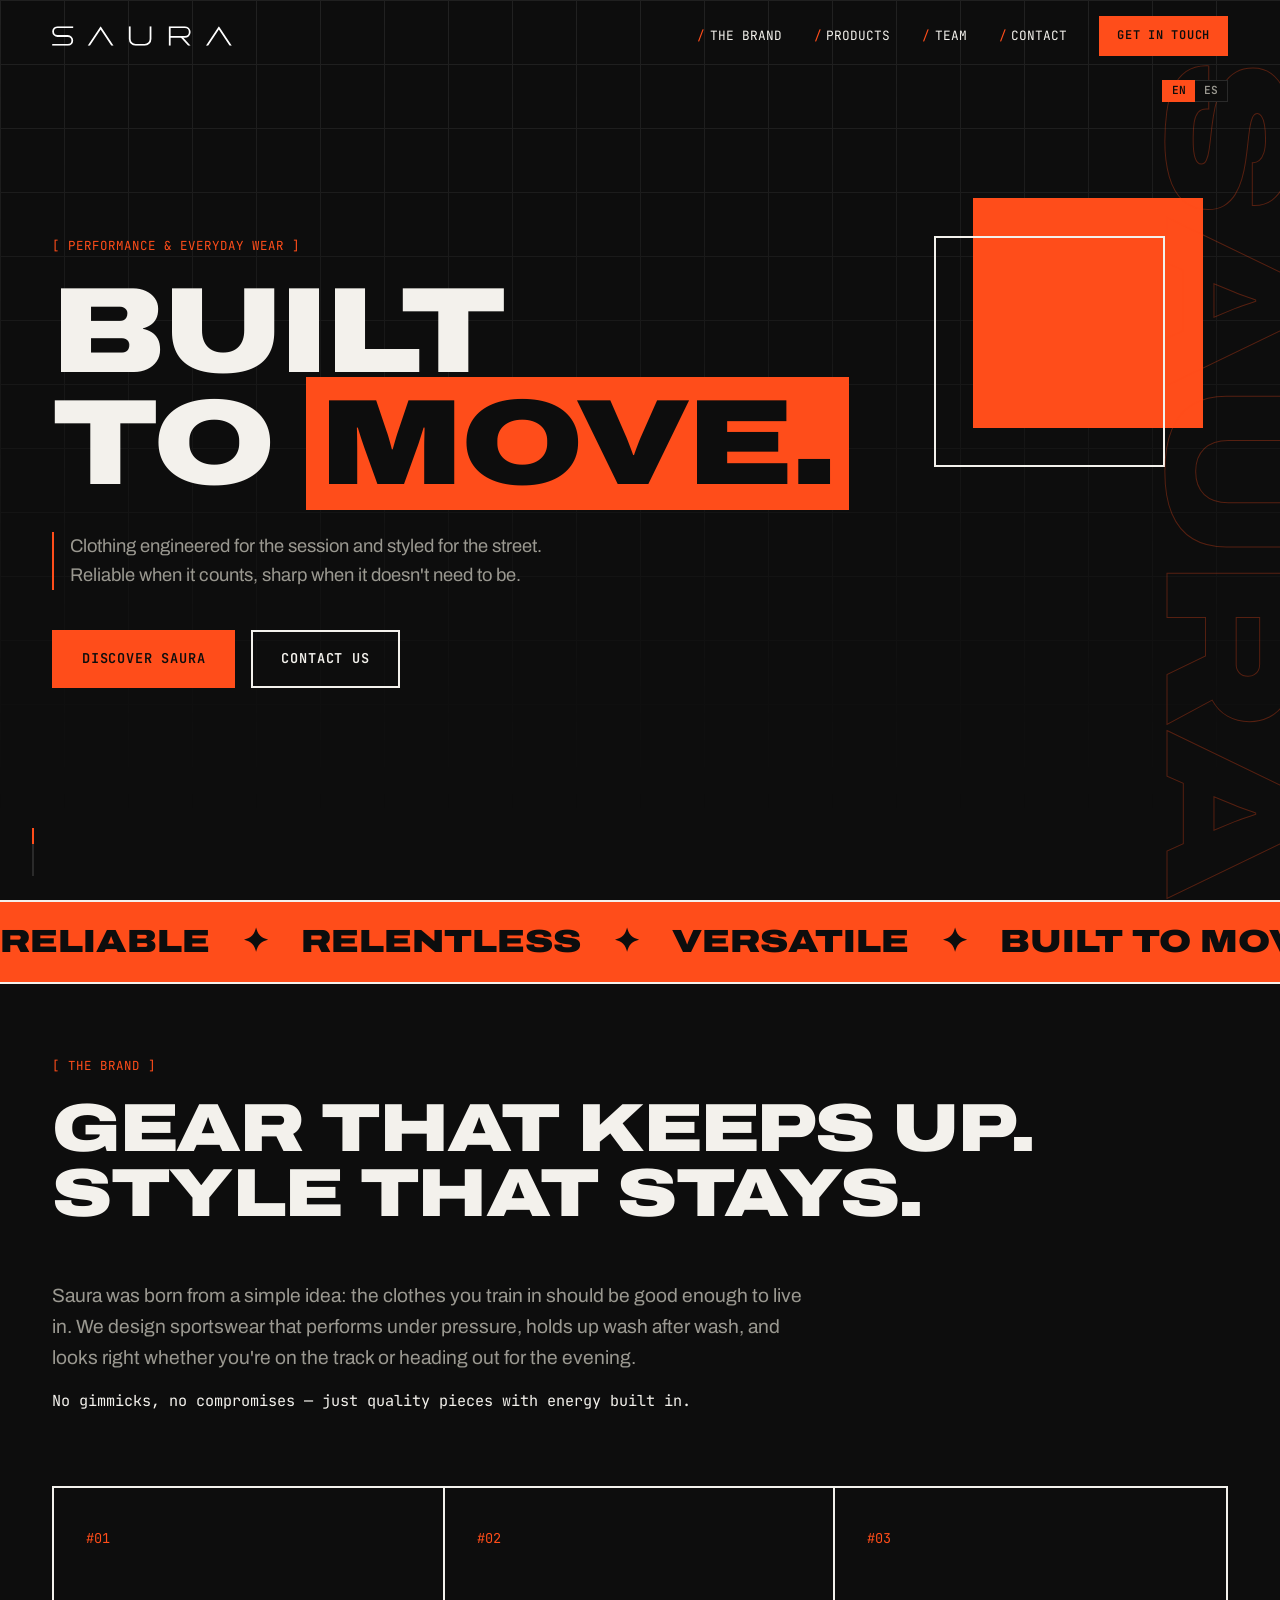
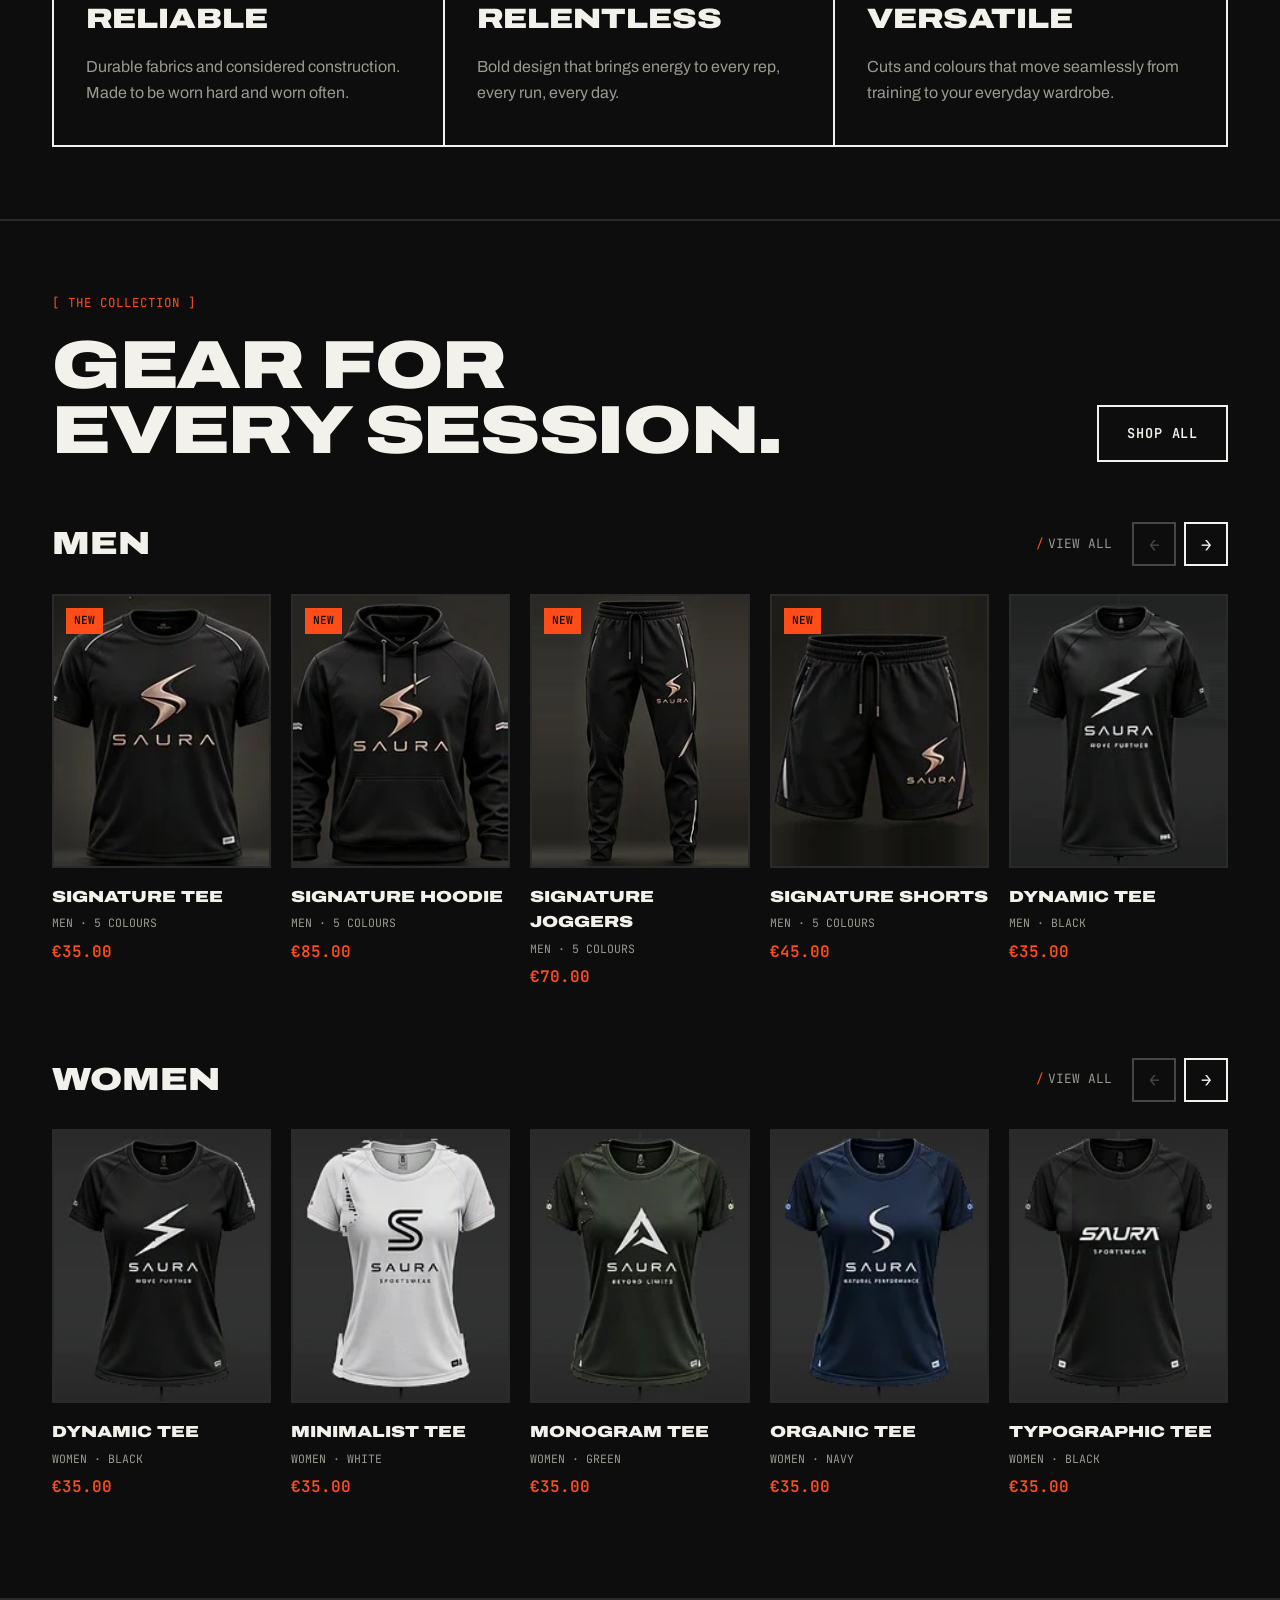
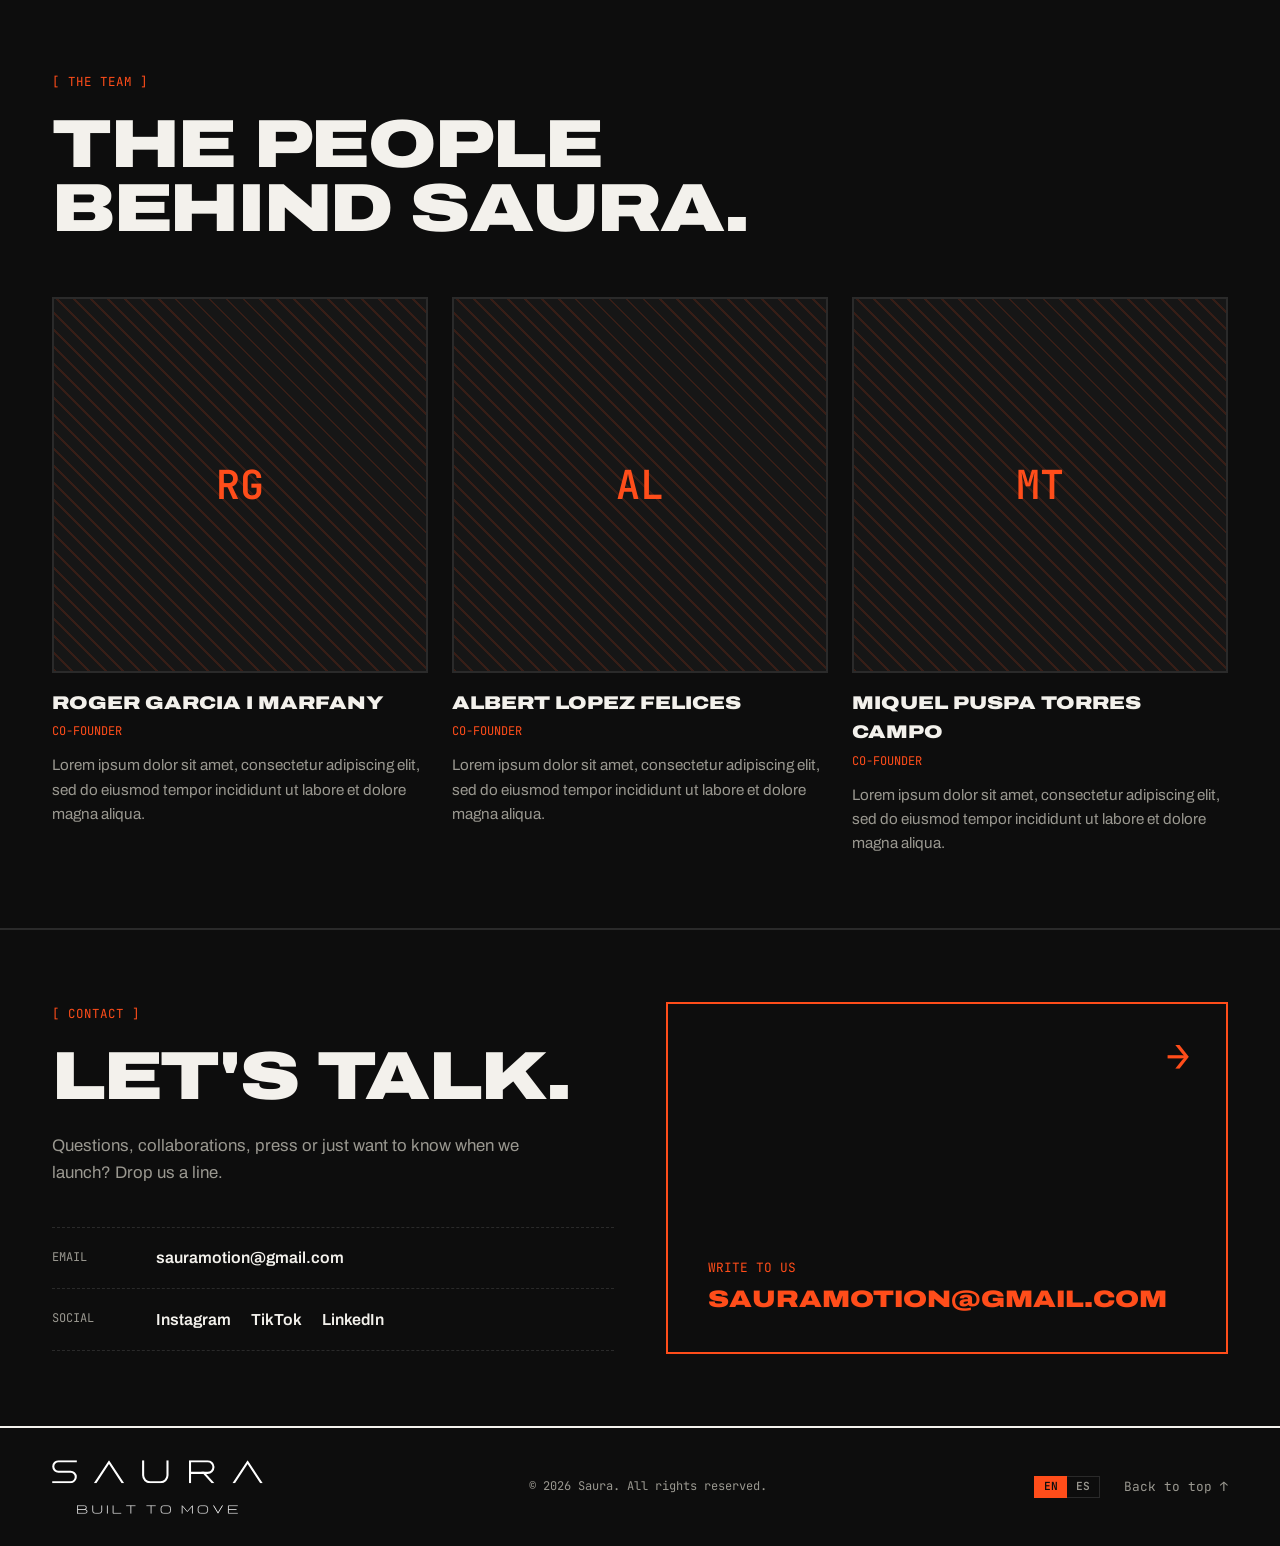
==== index.html @ b2b43647 "Language buttons over the hero, contact email sized to its card - Remove the separate language bar; " ====
<!DOCTYPE html>
<html lang="en">
<head>
  <meta charset="UTF-8">
  <meta name="viewport" content="width=device-width, initial-scale=1.0">
  <title data-i18n="meta.home.title">Saura — Built to Move</title>
  <meta name="description" content="Saura is performance clothing designed for training and everyday wear. Reliable gear with energy to spare." data-i18n-attr="content: meta.home.desc">

  <link rel="preconnect" href="https://fonts.googleapis.com">
  <link rel="preconnect" href="https://fonts.gstatic.com" crossorigin>
  <link href="https://fonts.googleapis.com/css2?family=Archivo:wdth,wght@62..125,400..900&family=JetBrains+Mono:wght@400;600&display=swap" rel="stylesheet">

  <link rel="stylesheet" href="css/styles.css">
</head>
<body>

  <!-- ========== TOP BAR (language) ========== -->
  <div class="topbar">
    <div class="container topbar-inner">
      <div class="lang-switch" role="group" aria-label="Language" data-i18n-attr="aria-label: lang.label">
        <button type="button" class="lang-btn" data-lang="en" lang="en" aria-label="English" aria-pressed="true">EN</button>
        <button type="button" class="lang-btn" data-lang="es" lang="es" aria-label="Español" aria-pressed="false">ES</button>
      </div>
    </div>
  </div>

  <!-- ========== HEADER / NAV ========== -->
  <header class="site-header" id="#top">
    <div class="container nav">
      <a href="#top" class="logo"><img src="assets/logo/saura-wordmark-white.svg" alt="Saura" width="180" height="20"></a>

      <button class="nav-toggle" aria-label="Open menu" aria-expanded="false" aria-controls="nav-menu">
        <span></span><span></span>
      </button>

      <nav class="nav-menu" id="nav-menu">
        <a href="#brand" data-i18n="nav.brand">The Brand</a>
        <a href="products.html" data-i18n="nav.products">Products</a>
        <a href="#team" data-i18n="nav.team">Team</a>
        <a href="#contact" data-i18n="nav.contact">Contact</a>
        <a href="#contact" class="btn btn-small" data-i18n="nav.cta">Get in touch</a>
      </nav>
    </div>
  </header>

  <main>

    <!-- ========== HERO ========== -->
    <section class="hero">
      <div class="hero-bg" aria-hidden="true">
        <span class="hero-stripe"></span>
        <span class="hero-stripe"></span>
        <span class="hero-word">SAURA</span>
      </div>

      <div class="container hero-content">
        <p class="eyebrow" data-i18n="hero.eyebrow">Performance &amp; Everyday Wear</p>
        <h1 class="hero-title" data-i18n="hero.title">Built<br>to <span class="accent">move.</span></h1>
        <p class="hero-lead" data-i18n="hero.lead">
          Clothing engineered for the session and styled for the street.
          Reliable when it counts, sharp when it doesn't need to be.
        </p>
        <div class="hero-actions">
          <a href="#brand" class="btn" data-i18n="hero.discover">Discover Saura</a>
          <a href="#contact" class="btn btn-ghost" data-i18n="hero.contact">Contact us</a>
        </div>
      </div>

      <a href="#brand" class="scroll-cue" aria-label="Scroll to brand section" data-i18n-attr="aria-label: hero.scroll">
        <span></span>
      </a>
    </section>

    <!-- ========== MARQUEE STRIP ========== -->
    <div class="marquee" aria-hidden="true">
      <div class="marquee-track">
        <span data-i18n="marquee.reliable">Reliable</span><span>✦</span>
        <span data-i18n="marquee.relentless">Relentless</span><span>✦</span>
        <span data-i18n="marquee.versatile">Versatile</span><span>✦</span>
        <span data-i18n="marquee.built">Built to move</span><span>✦</span>
        <span data-i18n="marquee.reliable">Reliable</span><span>✦</span>
        <span data-i18n="marquee.relentless">Relentless</span><span>✦</span>
        <span data-i18n="marquee.versatile">Versatile</span><span>✦</span>
        <span data-i18n="marquee.built">Built to move</span><span>✦</span>
      </div>
    </div>

    <!-- ========== BRAND ========== -->
    <section class="section brand" id="brand">
      <div class="container">
        <div class="section-head reveal">
          <p class="eyebrow" data-i18n="brand.eyebrow">The Brand</p>
          <h2 class="section-title" data-i18n="brand.title">Gear that keeps up.<br>Style that stays.</h2>
        </div>

        <div class="brand-intro reveal">
          <p data-i18n="brand.p1">
            Saura was born from a simple idea: the clothes you train in should be
            good enough to live in. We design sportswear that performs under pressure,
            holds up wash after wash, and looks right whether you're on the track or
            heading out for the evening.
          </p>
          <p data-i18n="brand.p2">
            No gimmicks, no compromises — just quality pieces with energy built in.
          </p>
        </div>

        <div class="pillars">
          <article class="pillar reveal">
            <span class="pillar-num">01</span>
            <h3 data-i18n="pillar.reliable.title">Reliable</h3>
            <p data-i18n="pillar.reliable.text">Durable fabrics and considered construction. Made to be worn hard and worn often.</p>
          </article>
          <article class="pillar reveal">
            <span class="pillar-num">02</span>
            <h3 data-i18n="pillar.relentless.title">Relentless</h3>
            <p data-i18n="pillar.relentless.text">Bold design that brings energy to every rep, every run, every day.</p>
          </article>
          <article class="pillar reveal">
            <span class="pillar-num">03</span>
            <h3 data-i18n="pillar.versatile.title">Versatile</h3>
            <p data-i18n="pillar.versatile.text">Cuts and colours that move seamlessly from training to your everyday wardrobe.</p>
          </article>
        </div>
      </div>
    </section>

    <!-- ========== PRODUCTS ========== -->
    <!-- Cards are filled in by js/products.js from the PRODUCTS list -->
    <section class="section products" id="products">
      <div class="container">
        <div class="section-head products-head reveal">
          <div>
            <p class="eyebrow" data-i18n="products.eyebrow">The Collection</p>
            <h2 class="section-title" data-i18n="products.title">Gear for<br>every session.</h2>
          </div>
          <a href="products.html" class="btn btn-ghost" data-i18n="products.shopAll">Shop all</a>
        </div>

        <div class="carousel" data-gender="men">
          <div class="carousel-head">
            <h3 class="carousel-title" data-i18n="carousel.men">Men</h3>
            <div class="carousel-controls">
              <a href="products.html?gender=men" class="carousel-link" data-i18n="carousel.viewAll">View all</a>
              <button class="carousel-btn" data-dir="-1" aria-label="Previous men's products" data-i18n-attr="aria-label: carousel.men.prev">←</button>
              <button class="carousel-btn" data-dir="1" aria-label="Next men's products" data-i18n-attr="aria-label: carousel.men.next">→</button>
            </div>
          </div>
          <div class="carousel-track" tabindex="0" aria-label="Men's products" data-i18n-attr="aria-label: carousel.men.track"></div>
        </div>

        <div class="carousel" data-gender="women">
          <div class="carousel-head">
            <h3 class="carousel-title" data-i18n="carousel.women">Women</h3>
            <div class="carousel-controls">
              <a href="products.html?gender=women" class="carousel-link" data-i18n="carousel.viewAll">View all</a>
              <button class="carousel-btn" data-dir="-1" aria-label="Previous women's products" data-i18n-attr="aria-label: carousel.women.prev">←</button>
              <button class="carousel-btn" data-dir="1" aria-label="Next women's products" data-i18n-attr="aria-label: carousel.women.next">→</button>
            </div>
          </div>
          <div class="carousel-track" tabindex="0" aria-label="Women's products" data-i18n-attr="aria-label: carousel.women.track"></div>
        </div>
      </div>
    </section>

    <!-- ========== TEAM ========== -->
    <section class="section team" id="team">
      <div class="container">
        <div class="section-head reveal">
          <p class="eyebrow" data-i18n="team.eyebrow">The Team</p>
          <h2 class="section-title" data-i18n="team.title">The people<br>behind Saura.</h2>
        </div>

        <!-- swap text for an <img>. -->
        <div class="team-grid">
          <article class="member reveal">
            <div class="member-avatar">RG</div>
            <h3>Roger Garcia i Marfany</h3>
            <p class="member-role" data-i18n="team.role.cofounder">Co-founder</p>
            <p class="member-bio">Lorem ipsum dolor sit amet, consectetur adipiscing elit, sed do eiusmod tempor incididunt ut labore et dolore magna aliqua. </p>
          </article>
          <article class="member reveal">
            <div class="member-avatar">AL</div>
            <h3>Albert Lopez Felices</h3>
            <p class="member-role" data-i18n="team.role.cofounder">Co-founder</p>
            <p class="member-bio">Lorem ipsum dolor sit amet, consectetur adipiscing elit, sed do eiusmod tempor incididunt ut labore et dolore magna aliqua. </p>
          </article>
          <article class="member reveal">
            <div class="member-avatar">MT</div>
            <h3>Miquel Puspa Torres Campo</h3>
            <p class="member-role" data-i18n="team.role.cofounder">Co-founder</p>
            <p class="member-bio">Lorem ipsum dolor sit amet, consectetur adipiscing elit, sed do eiusmod tempor incididunt ut labore et dolore magna aliqua. </p>
          </article>
        </div>
      </div>
    </section>

    <!-- ========== CONTACT ========== -->
    <section class="section contact" id="contact">
      <div class="container contact-grid">
        <div class="contact-info reveal">
          <p class="eyebrow" data-i18n="contact.eyebrow">Contact</p>
          <h2 class="section-title" data-i18n="contact.title">Let's talk.</h2>
          <p class="contact-lead" data-i18n="contact.lead">
            Questions, collaborations, press or just want to know when we launch?
            Drop us a line.
          </p>
          <ul class="contact-list">
            <li>
              <span class="contact-label" data-i18n="contact.email">Email</span>
              <a href="mailto:sauramotion@gmail.com">sauramotion@gmail.com</a>
            </li>
            <li>
              <span class="contact-label" data-i18n="contact.social">Social</span>
              <span class="socials">
                <a href="/">Instagram</a>
                <a href="/">TikTok</a>
                <a href="/">LinkedIn</a>
              </span>
            </li>
          </ul>
        </div>

        <a href="mailto:sauramotion@gmail.com" class="contact-cta reveal">
          <span class="contact-cta-label" data-i18n="contact.write">Write to us</span>
          <span class="contact-cta-email">sauramotion<wbr>@gmail.com</span>
          <span class="contact-cta-arrow" aria-hidden="true">→</span>
        </a>
      </div>
    </section>

  </main>

  <!-- ========== FOOTER ========== -->
  <footer class="site-footer">
    <div class="container footer-inner">
      <a href="#top" class="logo"><img src="assets/logo/saura-lockup-white.svg" alt="Saura — Built to Move" width="211" height="54"></a>
      <p>&copy; <span id="year"></span> <span data-i18n="footer.rights">Saura. All rights reserved.</span></p>
      <div class="footer-actions">
        <div class="lang-switch" role="group" aria-label="Language" data-i18n-attr="aria-label: lang.label">
          <button type="button" class="lang-btn" data-lang="en" lang="en" aria-label="English" aria-pressed="true">EN</button>
          <button type="button" class="lang-btn" data-lang="es" lang="es" aria-label="Español" aria-pressed="false">ES</button>
        </div>
        <a href="#top" class="back-top" data-i18n="footer.top">Back to top ↑</a>
      </div>
    </div>
  </footer>

  <script src="js/i18n.js"></script>
  <script src="js/products.js"></script>
  <script src="js/cart.js"></script>
  <script src="js/main.js"></script>
</body>
</html>
---- css/styles.css ----
/* ==========================================================================
   SAURA — Volt style in the Saura palette
   Brutalist street-sport: wide heavy type, mono labels, hard edges.
   ========================================================================== */

:root {
  /* Brand colours */
  --c-bg: #0d0d0d;          /* near-black base */
  --c-surface: #161616;     /* cards / raised areas */
  --c-line: #2a2a2a;        /* borders, dividers */
  --c-text: #f3f1ec;        /* warm off-white */
  --c-muted: #9a9890;       /* secondary text */
  --c-accent: #ff4d1a;      /* Saura orange — energy */
  --c-on-accent: #0d0d0d;   /* text on orange */

  /* Typography */
  --f-display: "Archivo", "Arial Black", sans-serif;
  --f-body: "Archivo", system-ui, sans-serif;
  --f-mono: "JetBrains Mono", ui-monospace, monospace;

  /* Layout */
  --container: 1240px;
  --gutter: clamp(1rem, 4vw, 2rem);
  --section-pad: 4.5rem;
  --topbar-h: 0px;          /* the language buttons sit over the hero, so they take no space */
  --header-h: 72px;

  --ease: cubic-bezier(0.22, 1, 0.36, 1);
}

/* ---------- Reset / base ---------- */
*,
*::before,
*::after { box-sizing: border-box; }

html {
  scroll-behavior: smooth;
  scroll-padding-top: calc(var(--topbar-h) + var(--header-h));
}

body {
  margin: 0;
  background: var(--c-bg);
  color: var(--c-text);
  font-family: var(--f-body);
  font-size: 1rem;
  line-height: 1.6;
  -webkit-font-smoothing: antialiased;
  overflow-x: hidden;
}

/* Clip anything that overhangs so phones don't lay the page out wider */
main { overflow-x: hidden; overflow-x: clip; }

img { max-width: 100%; display: block; }
a { color: inherit; text-decoration: none; }
h1, h2, h3 { margin: 0; font-weight: 400; }
p { margin: 0 0 1rem; }

.container {
  width: 100%;
  max-width: var(--container);
  margin: 0 auto;
  padding: 0 var(--gutter);
}

/* Wide, heavy display type */
.hero-title,
.page-title,
.section-title,
.pillar h3,
.member h3,
.carousel-title,
.product-name,
.marquee-track span,
.contact-cta-email {
  font-family: var(--f-display);
  font-weight: 900;
  font-stretch: 125%;
  text-transform: uppercase;
}

.accent {
  background: var(--c-accent);
  color: var(--c-on-accent);
  padding: 0 0.12em;
}

.eyebrow {
  font-family: var(--f-mono);
  font-size: 0.78rem;
  letter-spacing: 0.08em;
  text-transform: uppercase;
  color: var(--c-accent);
  margin-bottom: 1.25rem;
}
.eyebrow::before { content: "[ "; }
.eyebrow::after { content: " ]"; }

.visually-hidden {
  position: absolute;
  width: 1px; height: 1px;
  overflow: hidden;
  clip: rect(0 0 0 0);
  white-space: nowrap;
}

/* ---------- Buttons ---------- */
.btn {
  display: inline-block;
  padding: 1rem 1.75rem;
  background: var(--c-accent);
  color: var(--c-on-accent);
  font-family: var(--f-mono);
  font-weight: 600;
  font-size: 0.85rem;
  letter-spacing: 0.06em;
  text-transform: uppercase;
  border: 2px solid var(--c-accent);
  cursor: pointer;
  transition: transform 0.2s var(--ease), box-shadow 0.2s var(--ease);
}
.btn:hover { transform: translate(-4px, -4px); box-shadow: 4px 4px 0 var(--c-text); }

.btn-ghost {
  background: transparent;
  border-color: var(--c-text);
  color: var(--c-text);
}
.btn-ghost:hover { box-shadow: 4px 4px 0 var(--c-accent); }

.btn-small { padding: 0.55rem 1rem; font-size: 0.75rem; }
.btn-full { width: 100%; text-align: center; }
.btn:disabled { opacity: 0.4; cursor: not-allowed; transform: none; box-shadow: none; }

/* ---------- Top bar (language) ---------- */
/* Language buttons laid over the top-right of the hero, just below the navbar.
   They scroll away with the page; the footer has a second pair. */
.topbar {
  position: absolute;
  top: var(--header-h);
  left: 0;
  right: 0;
  z-index: 99;           /* below the header and its mobile menu */
  pointer-events: none;  /* only the buttons themselves are clickable */
}
.topbar-inner {
  display: flex;
  justify-content: flex-end;
  padding-top: 0.5rem;
}
.topbar .lang-switch { pointer-events: auto; }
.topbar .lang-btn { background: var(--c-bg); }

.lang-switch { display: flex; }
.lang-btn {
  padding: 0.15rem 0.55rem;
  background: transparent;
  color: var(--c-muted);
  border: 1px solid var(--c-line);
  font-family: var(--f-mono);
  font-size: 0.7rem;
  font-weight: 600;
  line-height: 1.4;
  cursor: pointer;
  transition: background 0.2s, color 0.2s, border-color 0.2s;
}
.lang-btn + .lang-btn { border-left: 0; }
.lang-btn:hover { color: var(--c-text); }
.lang-btn[aria-pressed="true"] { background: var(--c-accent); border-color: var(--c-accent); color: var(--c-on-accent); }
.lang-btn:focus-visible { outline: 2px solid var(--c-accent); outline-offset: 2px; }

/* ---------- Header / nav ---------- */
.site-header {
  position: fixed;
  inset: var(--topbar-h) 0 auto 0;
  z-index: 100;
  height: var(--header-h);
}
/* Background on a pseudo-element so the fixed mobile menu isn't trapped */
.site-header::before {
  content: "";
  position: absolute;
  inset: 0;
  background: var(--c-bg);
  border-bottom: 2px solid var(--c-accent);
  opacity: 0;
  transition: opacity 0.2s;
}
.site-header.scrolled::before { opacity: 1; }

.nav {
  position: relative;
  height: 100%;
  display: flex;
  align-items: center;
  justify-content: space-between;
}

.logo { display: block; line-height: 0; }
.logo img { height: 20px; width: auto; }
.site-footer .logo img { height: 54px; }

.nav-menu {
  display: flex;
  align-items: center;
  gap: 2rem;
}
.nav-menu a:not(.btn) {
  font-family: var(--f-mono);
  font-size: 0.8rem;
  text-transform: uppercase;
  transition: color 0.2s;
}
.nav-menu a:not(.btn):hover,
.nav-menu a[aria-current="page"] { color: var(--c-accent); }
.nav-menu a:not(.btn)::before { content: "/"; color: var(--c-accent); margin-right: 0.35em; }

.nav-toggle {
  display: none;
  width: 44px; height: 44px;
  background: var(--c-accent);
  border: 0;
  cursor: pointer;
  position: relative;
  z-index: 110;
}
.nav-toggle span {
  position: absolute;
  left: 11px; right: 11px;
  height: 3px;
  background: var(--c-on-accent);
  transition: transform 0.25s var(--ease), top 0.25s var(--ease);
}
.nav-toggle span:first-child { top: 16px; }
.nav-toggle span:last-child { top: 25px; }
.nav-toggle[aria-expanded="true"] span:first-child { top: 20px; transform: rotate(45deg); }
.nav-toggle[aria-expanded="true"] span:last-child { top: 20px; transform: rotate(-45deg); }

/* ---------- Cart button (added by js/cart.js, only shown when the cart has items) ---------- */
.nav-menu { margin-left: auto; }
.cart-btn {
  display: flex;
  align-items: center;
  gap: 0.5rem;
  height: 40px;
  margin-left: 1.5rem;
  padding: 0 0.75rem;
  background: transparent;
  color: var(--c-text);
  border: 2px solid var(--c-text);
  font-family: var(--f-mono);
  font-size: 0.75rem;
  font-weight: 600;
  text-transform: uppercase;
  cursor: pointer;
  transition: border-color 0.2s, color 0.2s;
}
.cart-btn[hidden] { display: none; }
.cart-btn:hover,
.cart-btn[aria-expanded="true"] { border-color: var(--c-accent); color: var(--c-accent); }
.cart-btn svg { width: 18px; height: 18px; fill: none; stroke: currentColor; stroke-width: 2; }
.cart-count {
  min-width: 20px;
  padding: 0.05rem 0.35rem;
  background: var(--c-accent);
  color: var(--c-on-accent);
  text-align: center;
}

/* ---------- Cart panel ---------- */
.cart-panel {
  position: fixed;
  z-index: 120;
  top: calc(var(--topbar-h) + var(--header-h));
  right: var(--gutter);
  width: min(380px, calc(100vw - 2 * var(--gutter)));
  max-height: calc(100vh - var(--topbar-h) - var(--header-h) - 1rem);
  overflow-y: auto;
  padding: 1.25rem;
  background: var(--c-bg);
  border: 2px solid var(--c-text);
  box-shadow: 6px 6px 0 var(--c-accent);
}
.cart-panel[hidden] { display: none; }
.cart-head { display: flex; align-items: center; justify-content: space-between; margin-bottom: 1rem; }
.cart-title { margin: 0; font-family: var(--f-mono); font-size: 0.85rem; font-weight: 600; text-transform: uppercase; }
.cart-title span { color: var(--c-accent); }
.cart-close,
.cart-remove {
  width: 32px; height: 32px;
  display: grid;
  place-items: center;
  background: transparent;
  color: var(--c-muted);
  border: 0;
  font-size: 1.4rem;
  line-height: 1;
  cursor: pointer;
}
.cart-close:hover,
.cart-remove:hover { color: var(--c-accent); }

.cart-items { list-style: none; margin: 0; padding: 0; }
.cart-item {
  display: grid;
  grid-template-columns: 56px 1fr auto;
  gap: 0.85rem;
  align-items: center;
  padding: 0.75rem 0;
  border-top: 1px dashed var(--c-line);
}
.cart-thumb { display: block; aspect-ratio: 4 / 5; background: var(--c-surface); overflow: hidden; }
.cart-thumb img { width: 100%; height: 100%; object-fit: cover; }
.cart-thumb svg { width: 100%; fill: none; stroke: var(--c-text); stroke-width: 3; }
.cart-item-name { font-weight: 600; font-size: 0.95rem; }
.cart-item-name:hover { color: var(--c-accent); }
.cart-item-meta { margin: 0.15rem 0 0; font-family: var(--f-mono); font-size: 0.72rem; text-transform: uppercase; color: var(--c-muted); }

.cart-foot { padding-top: 1rem; border-top: 2px solid var(--c-line); }
.cart-subtotal {
  display: flex;
  justify-content: space-between;
  margin-bottom: 1rem;
  font-family: var(--f-mono);
  font-size: 0.85rem;
  text-transform: uppercase;
}
.cart-subtotal strong { color: var(--c-accent); }

/* ---------- Hero ---------- */
.hero {
  position: relative;
  min-height: 100vh;
  min-height: 100svh;
  display: flex;
  align-items: center;
  overflow: hidden;
  padding: calc(var(--topbar-h) + var(--header-h) + 2rem) 0 5rem;
}

.hero-bg { position: absolute; inset: 0; pointer-events: none; }

/* Technical grid background, faded out towards the bottom */
.hero-bg::before,
.page-hero::before {
  content: "";
  position: absolute;
  inset: 0;
  background-image:
    linear-gradient(var(--c-line) 1px, transparent 1px),
    linear-gradient(90deg, var(--c-line) 1px, transparent 1px);
  background-size: 64px 64px;
  mask-image: linear-gradient(to bottom, rgba(0, 0, 0, 0.7), transparent 90%);
  -webkit-mask-image: linear-gradient(to bottom, rgba(0, 0, 0, 0.7), transparent 90%);
}

/* Two hard-edged blocks: one solid, one outlined */
.hero-stripe { position: absolute; }
.hero-stripe:nth-child(1) {
  right: 6%;
  top: 22%;
  width: 18vw;
  height: 18vw;
  background: var(--c-accent);
}
.hero-stripe:nth-child(2) {
  right: calc(6% + 3vw);
  top: calc(22% + 3vw);
  width: 18vw;
  height: 18vw;
  border: 2px solid var(--c-text);
}

/* Vertical word down the right edge */
.hero-word {
  position: absolute;
  right: -0.1em;
  bottom: 0;
  writing-mode: vertical-rl;
  font-family: var(--f-display);
  font-weight: 900;
  font-stretch: 125%;
  font-size: clamp(5rem, 14vw, 13rem);
  line-height: 0.8;
  color: transparent;
  -webkit-text-stroke: 1px rgba(255, 77, 26, 0.3);
  user-select: none;
}

.hero-content { position: relative; z-index: 1; }

.hero-title {
  font-size: clamp(3rem, 9.5vw, 8.5rem);
  line-height: 0.92;
  letter-spacing: -0.02em;
  margin-bottom: 2rem;
}
.hero-lead {
  max-width: 32rem;
  font-size: clamp(1.05rem, 1.5vw, 1.15rem);
  color: var(--c-muted);
  margin-bottom: 2.5rem;
  padding-left: 1rem;
  border-left: 2px solid var(--c-accent);
}

.hero-actions { display: flex; flex-wrap: wrap; gap: 1rem; }

.scroll-cue {
  position: absolute;
  left: var(--gutter);
  bottom: 1.5rem;
  width: 2px;
  height: 48px;
  background: var(--c-line);
  overflow: hidden;
}
.scroll-cue span {
  position: absolute;
  left: 0; top: 0;
  width: 2px; height: 16px;
  background: var(--c-accent);
  animation: scroll-cue 1.6s infinite;
}
@keyframes scroll-cue {
  from { transform: translateY(-16px); }
  to { transform: translateY(48px); }
}

/* ---------- Marquee ---------- */
.marquee {
  background: var(--c-accent);
  color: var(--c-on-accent);
  overflow: hidden;
  padding: 0.9rem 0;
  border-top: 2px solid var(--c-text);
  border-bottom: 2px solid var(--c-text);
}
.marquee-track {
  display: flex;
  gap: 2rem;
  width: max-content;
  animation: marquee 22s linear infinite;
}
.marquee-track span {
  font-size: clamp(1.25rem, 2.6vw, 2rem);
  white-space: nowrap;
}
@keyframes marquee {
  to { transform: translateX(-50%); }
}

/* ---------- Sections ---------- */
.section { padding: var(--section-pad) 0; }

.section-head { margin-bottom: 3.5rem; }

.section-title {
  font-size: clamp(2.2rem, 5.5vw, 4.25rem);
  line-height: 0.95;
  letter-spacing: -0.02em;
}

/* ---------- Brand ---------- */
.brand-intro {
  max-width: 48rem;
  font-size: clamp(1.05rem, 1.5vw, 1.2rem);
  color: var(--c-muted);
  margin-bottom: 4.5rem;
}
.brand-intro p:last-child {
  color: var(--c-text);
  font-family: var(--f-mono);
  font-size: 0.95rem;
}

/* Pillars as one bordered table */
.pillars {
  display: grid;
  grid-template-columns: repeat(3, 1fr);
  border: 2px solid var(--c-text);
}
.pillar {
  padding: 2.5rem 2rem;
  border-right: 2px solid var(--c-text);
  transition: background 0.25s, color 0.25s;
}
.pillar:last-child { border-right: 0; }
.pillar:hover { background: var(--c-accent); color: var(--c-on-accent); }
.pillar:hover p,
.pillar:hover .pillar-num { color: var(--c-on-accent); }

.pillar-num {
  display: block;
  font-family: var(--f-mono);
  font-size: 0.85rem;
  color: var(--c-accent);
  margin-bottom: 3rem;
}
.pillar-num::before { content: "#"; }
.pillar h3 { font-size: 1.75rem; margin-bottom: 0.75rem; }
.pillar p { color: var(--c-muted); margin: 0; transition: color 0.25s; }

/* ---------- Products (front page) ---------- */
.products { border-top: 2px solid var(--c-line); }

.products-head {
  display: flex;
  flex-wrap: wrap;
  align-items: flex-end;
  justify-content: space-between;
  gap: 1.5rem;
}

.carousel + .carousel { margin-top: 4rem; }

.carousel-head {
  display: flex;
  flex-wrap: wrap;
  align-items: center;
  justify-content: space-between;
  gap: 0.75rem 1rem;
  margin-bottom: 1.5rem;
}
.carousel-title { font-size: clamp(1.4rem, 2.6vw, 2rem); }
.carousel-controls { display: flex; align-items: center; gap: 0.5rem; }
.carousel-link {
  margin-right: 0.75rem;
  font-family: var(--f-mono);
  font-size: 0.8rem;
  text-transform: uppercase;
  color: var(--c-muted);
  transition: color 0.2s;
}
.carousel-link::before { content: "/"; color: var(--c-accent); margin-right: 0.35em; }
.carousel-link:hover { color: var(--c-accent); }
.carousel-btn {
  width: 44px; height: 44px;
  display: grid;
  place-items: center;
  background: transparent;
  color: var(--c-text);
  border: 2px solid var(--c-text);
  font-family: var(--f-mono);
  font-size: 1.1rem;
  cursor: pointer;
  transition: background 0.2s, border-color 0.2s, color 0.2s, opacity 0.2s;
}
.carousel-btn:hover:not(:disabled) { background: var(--c-accent); border-color: var(--c-accent); color: var(--c-on-accent); }
.carousel-btn:disabled { opacity: 0.25; cursor: default; }

/* Native horizontal scrolling with snap points: swipeable on touch, buttons on desktop */
.carousel-track {
  --per-view: 5;
  --gap: 1.25rem;
  display: grid;
  grid-auto-flow: column;
  grid-auto-columns: calc((100% - (var(--per-view) - 1) * var(--gap)) / var(--per-view));
  gap: var(--gap);
  overflow-x: auto;
  scroll-snap-type: x mandatory;
  overscroll-behavior-x: contain;
  scrollbar-width: none;
}
.carousel-track::-webkit-scrollbar { display: none; }
.carousel-track:focus-visible { outline: 2px solid var(--c-accent); outline-offset: 4px; }
.carousel-track > * { scroll-snap-align: start; }

/* ---------- Product card ---------- */
.product-card { display: flex; flex-direction: column; }
.product-card:focus-visible { outline: 2px solid var(--c-accent); outline-offset: 4px; }

.product-media {
  position: relative;
  aspect-ratio: 4 / 5;
  margin-bottom: 1rem;
  background:
    repeating-linear-gradient(45deg, rgba(255, 77, 26, 0.1) 0 2px, transparent 2px 12px),
    var(--c-surface);
  border: 2px solid var(--c-line);
  overflow: hidden;
  transition: border-color 0.2s;
}

/* Main image and hover image are stacked; hovering the card crossfades between them */
.media-layer {
  position: absolute;
  inset: 0;
  display: grid;
  place-items: center;
  transition: opacity 0.35s var(--ease);
}
.media-alt { opacity: 0; }
@media (hover: hover) {
  .product-card:hover .media-alt { opacity: 1; }
  .product-card:hover .product-media:has(.media-alt) .media-main { opacity: 0; }
}
.media-alt-mark {
  position: absolute;
  right: 0.75rem;
  bottom: 0.5rem;
  font-family: var(--f-display);
  font-weight: 900;
  font-stretch: 125%;
  font-size: 2.5rem;
  line-height: 1;
  color: var(--c-accent);
}

.product-media svg {
  width: 58%;
  fill: none;
  stroke: var(--c-text);
  stroke-width: 2;
  stroke-linejoin: round;
  stroke-linecap: round;
}
.product-media img { width: 100%; height: 100%; object-fit: cover; }
.product-media svg,
.product-media img { transition: transform 0.4s var(--ease); }
.product-card:hover .product-media { border-color: var(--c-accent); }
.product-card:hover .product-media svg,
.product-card:hover .product-media img { transform: scale(1.05); }

.product-tag {
  position: absolute;
  z-index: 1;
  top: 0.75rem;
  left: 0.75rem;
  padding: 0.25rem 0.5rem;
  background: var(--c-accent);
  color: var(--c-on-accent);
  font-family: var(--f-mono);
  font-size: 0.7rem;
  font-weight: 600;
  text-transform: uppercase;
}
.product-name { font-size: 1rem; margin-bottom: 0.3rem; }
.product-meta {
  font-family: var(--f-mono);
  font-size: 0.72rem;
  text-transform: uppercase;
  color: var(--c-muted);
  margin-bottom: 0.4rem;
}
.product-price { font-family: var(--f-mono); font-weight: 600; color: var(--c-accent); margin: 0; }

/* ---------- Products page ---------- */
.page-hero {
  position: relative;
  isolation: isolate;
  overflow: hidden;
  padding: calc(var(--topbar-h) + var(--header-h) + clamp(3rem, 8vw, 5rem)) 0 clamp(2.5rem, 5vw, 4rem);
  border-bottom: 2px solid var(--c-line);
}
.page-hero::before { z-index: -1; }
.page-hero::after {
  content: "";
  position: absolute;
  z-index: -1;
  right: 6%;
  top: calc(var(--topbar-h) + var(--header-h) + 3.5rem);   /* clears the language buttons */
  width: 12vw;
  height: 12vw;
  background: var(--c-accent);
  box-shadow: 1.5vw 1.5vw 0 -2px var(--c-bg), 1.5vw 1.5vw 0 0 var(--c-text);
}
.page-hero .container { position: relative; }
.page-title {
  font-size: clamp(1.75rem, 8vw, 6.5rem);
  line-height: 0.92;
  letter-spacing: -0.02em;
  margin-bottom: 1.5rem;
  max-width: 75%;   /* keeps the title clear of the orange square */
}
.page-lead {
  max-width: 32rem;
  margin: 0;
  padding-left: 1rem;
  border-left: 2px solid var(--c-accent);
  color: var(--c-muted);
  font-size: clamp(1.05rem, 1.5vw, 1.15rem);
}

.catalogue { padding: 2.5rem 0 var(--section-pad); }

.catalogue-bar {
  display: flex;
  flex-wrap: wrap;
  align-items: center;
  justify-content: space-between;
  gap: 1rem;
  margin-bottom: 2.5rem;
}
.filter-group { display: flex; }
.filter-btn {
  padding: 0.6rem 1.2rem;
  background: transparent;
  color: var(--c-text);
  border: 2px solid var(--c-text);
  font-family: var(--f-mono);
  font-size: 0.8rem;
  font-weight: 600;
  text-transform: uppercase;
  cursor: pointer;
  transition: background 0.2s, color 0.2s;
}
.filter-btn + .filter-btn { border-left: 0; }
.filter-btn:hover { background: var(--c-surface); }
.filter-btn[aria-pressed="true"] { background: var(--c-accent); color: var(--c-on-accent); }

.catalogue-tools { display: flex; align-items: center; gap: 1.25rem; }
.filter-select {
  min-width: 0;
  max-width: 100%;
  padding: 0.6rem 2.25rem 0.6rem 1rem;
  background: var(--c-bg) url("data:image/svg+xml,%3Csvg xmlns='http://www.w3.org/2000/svg' viewBox='0 0 10 6'%3E%3Cpath d='M1 1l4 4 4-4' fill='none' stroke='%23ff4d1a' stroke-width='1.5'/%3E%3C/svg%3E") no-repeat right 0.9rem center / 10px;
  color: var(--c-text);
  border: 2px solid var(--c-line);
  border-radius: 0;
  font-family: var(--f-mono);
  font-size: 0.8rem;
  text-transform: uppercase;
  appearance: none;
  cursor: pointer;
}
.filter-select:focus-visible { outline: none; border-color: var(--c-accent); }
.catalogue-count {
  margin: 0;
  font-family: var(--f-mono);
  font-size: 0.75rem;
  text-transform: uppercase;
  color: var(--c-muted);
  white-space: nowrap;
}

.product-grid {
  display: grid;
  grid-template-columns: repeat(5, 1fr);
  gap: 2rem 1rem;
}
.catalogue-empty {
  grid-column: 1 / -1;
  padding: 3rem 0;
  text-align: center;
  font-family: var(--f-mono);
  color: var(--c-muted);
}

/* ---------- Product page ---------- */
.product-page { padding: calc(var(--topbar-h) + var(--header-h) + 2rem) 0 var(--section-pad); }

.breadcrumb {
  display: flex;
  flex-wrap: wrap;
  gap: 0.5rem;
  margin-bottom: 2rem;
  font-family: var(--f-mono);
  font-size: 0.75rem;
  text-transform: uppercase;
  color: var(--c-muted);
}
.breadcrumb a { transition: color 0.2s; }
.breadcrumb a:hover { color: var(--c-accent); }
.breadcrumb [aria-current] { color: var(--c-text); }

.pd-layout {
  display: grid;
  grid-template-columns: minmax(0, 420px) minmax(0, 1fr);   /* photo column capped at 420px */
  gap: clamp(2rem, 5vw, 4rem);
  align-items: start;
}

.pd-photo {
  aspect-ratio: 4 / 5;
  display: grid;
  place-items: center;
  background:
    repeating-linear-gradient(45deg, rgba(255, 77, 26, 0.1) 0 2px, transparent 2px 12px),
    var(--c-surface);
  border: 2px solid var(--c-line);
  overflow: hidden;
}
.pd-photo img { width: 100%; height: 100%; object-fit: cover; }
.pd-photo svg { width: 58%; fill: none; stroke: var(--c-text); stroke-width: 2; }

/* Details stay in view while the photo scrolls on large screens */
.pd-details { position: sticky; top: calc(var(--topbar-h) + var(--header-h) + 1.5rem); }

.pd-title {
  font-family: var(--f-display);
  font-weight: 900;
  font-stretch: 125%;
  font-size: clamp(1.9rem, 4vw, 3.25rem);
  line-height: 0.95;
  letter-spacing: -0.02em;
  text-transform: uppercase;
  margin-bottom: 0.75rem;
}
.pd-tagline {
  font-family: var(--f-mono);
  font-size: 0.85rem;
  letter-spacing: 0.08em;
  text-transform: uppercase;
  color: var(--c-muted);
}
.pd-tagline::before { content: "— "; color: var(--c-accent); }
.pd-price {
  margin: 1.5rem 0 2rem;
  font-family: var(--f-mono);
  font-size: 1.6rem;
  font-weight: 600;
  color: var(--c-accent);
}

.pd-colours { margin-bottom: 2rem; }
.pd-label {
  margin-bottom: 0.75rem;
  font-family: var(--f-mono);
  font-size: 0.8rem;
  text-transform: uppercase;
  color: var(--c-muted);
}
.pd-label strong { color: var(--c-text); font-weight: 600; }
.swatches { display: flex; flex-wrap: wrap; gap: 0.75rem; }
.swatch {
  width: 40px; height: 40px;
  padding: 0;
  background: var(--swatch);
  border: 2px solid var(--c-line);
  cursor: pointer;
  transition: outline-color 0.2s;
  outline: 2px solid transparent;
  outline-offset: 3px;
}
.swatch:hover { outline-color: var(--c-muted); }
.swatch[aria-checked="true"] { outline-color: var(--c-accent); }
.swatch:focus-visible { outline-color: var(--c-text); }

.pd-actions { display: flex; flex-wrap: wrap; gap: 1rem; }
.pd-actions .btn { flex: 1 1 180px; text-align: center; }
.pd-note {
  min-height: 1.5em;
  margin: 1rem 0 2rem;
  font-family: var(--f-mono);
  font-size: 0.8rem;
  color: var(--c-accent);
}

.pd-description { padding-top: 1.5rem; border-top: 2px solid var(--c-line); }
.pd-subhead {
  margin-bottom: 0.75rem;
  font-family: var(--f-mono);
  font-size: 0.8rem;
  text-transform: uppercase;
  color: var(--c-accent);
}
.pd-description p { color: var(--c-muted); margin: 0; }

.pd-related {
  margin-top: var(--section-pad);
  padding-top: 3rem;
  border-top: 2px solid var(--c-line);
}

.pd-missing { padding: 3rem 0; }
.pd-missing .page-title { max-width: none; }

/* ---------- Team ---------- */
.team { border-top: 2px solid var(--c-line); border-bottom: 2px solid var(--c-line); }

.team-grid {
  display: grid;
  grid-template-columns: repeat(3, 1fr);
  gap: 1.5rem;
}

.member-avatar {
  aspect-ratio: 1 / 1;
  display: grid;
  place-items: center;
  margin-bottom: 1rem;
  background:
    repeating-linear-gradient(45deg, rgba(255, 77, 26, 0.14) 0 2px, transparent 2px 12px),
    var(--c-surface);
  border: 2px solid var(--c-line);
  font-family: var(--f-mono);
  font-weight: 600;
  font-size: 2.5rem;
  color: var(--c-accent);
  overflow: hidden;
  transition: border-color 0.2s;
}
.member-avatar img { width: 100%; height: 100%; object-fit: cover; }
.member:hover .member-avatar { border-color: var(--c-accent); }

.member h3 { font-size: 1.15rem; margin-bottom: 0.25rem; }
.member-role {
  font-family: var(--f-mono);
  font-size: 0.75rem;
  text-transform: uppercase;
  color: var(--c-accent);
  margin-bottom: 0.75rem;
}
.member-bio { color: var(--c-muted); font-size: 0.95rem; margin: 0; }

/* ---------- Contact ---------- */
.contact-grid {
  display: grid;
  grid-template-columns: 1fr 1fr;
  gap: clamp(2rem, 4.5vw, 3.25rem);
  align-items: center;
}

.contact-lead { color: var(--c-muted); font-size: 1.05rem; margin: 1.5rem 0 2.5rem; max-width: 30rem; }

.contact-list { list-style: none; margin: 0; padding: 0; }
.contact-list li {
  display: flex;
  flex-wrap: wrap;
  gap: 0.5rem 1.5rem;
  padding: 1.1rem 0;
  border-top: 1px dashed var(--c-line);
}
.contact-list li:last-child { border-bottom: 1px dashed var(--c-line); }
.contact-label {
  width: 5rem;
  font-family: var(--f-mono);
  font-size: 0.75rem;
  text-transform: uppercase;
  color: var(--c-muted);
  padding-top: 0.15rem;
}
.contact-list a { font-weight: 600; transition: color 0.2s; }
.contact-list a:hover { color: var(--c-accent); }
.socials { display: flex; flex-wrap: wrap; gap: 1.25rem; }

.contact-cta {
  position: relative;
  display: flex;
  flex-direction: column;
  justify-content: flex-end;
  min-height: 22rem;
  padding: clamp(1.75rem, 4vw, 2.5rem);
  border: 2px solid var(--c-accent);
  color: var(--c-accent);
  overflow: hidden;
  transition: background 0.25s, color 0.25s;
  container-type: inline-size;   /* lets the email size itself to the card, not the window */
}
.contact-cta:hover { background: var(--c-accent); color: var(--c-on-accent); }
.contact-cta-label {
  font-family: var(--f-mono);
  font-size: 0.8rem;
  text-transform: uppercase;
  margin-bottom: 0.5rem;
}
/* The email fills the card's width on one line (cqi = 1% of the card's inner width;
   the address is ~19.5em wide in this font). On narrow cards it splits at the "@"
   (the <wbr> in the HTML) into two larger lines instead of shrinking too far. */
.contact-cta-email {
  font-size: clamp(1rem, 5cqi, 2.75rem);
  line-height: 1.05;
  white-space: nowrap;
}
@container (max-width: 420px) {
  .contact-cta-email { font-size: 9.2cqi; white-space: normal; overflow-wrap: normal; }
}
.contact-cta-arrow {
  position: absolute;
  top: clamp(1.25rem, 3vw, 2rem);
  right: clamp(1.5rem, 3vw, 2.25rem);
  font-family: var(--f-mono);
  font-size: 2.5rem;
  line-height: 1;
  transition: transform 0.3s var(--ease);
}
.contact-cta:hover .contact-cta-arrow { transform: rotate(-45deg); }

/* ---------- Footer ---------- */
.site-footer { padding: 2rem 0; border-top: 2px solid var(--c-text); }
.footer-inner {
  display: flex;
  flex-wrap: wrap;
  align-items: center;
  justify-content: space-between;
  gap: 1rem;
}
.footer-inner p { margin: 0; color: var(--c-muted); font-family: var(--f-mono); font-size: 0.75rem; }
.footer-actions { display: flex; align-items: center; gap: 1.5rem; }
.back-top { font-family: var(--f-mono); font-size: 0.8rem; color: var(--c-muted); transition: color 0.2s; }
.back-top:hover { color: var(--c-accent); }

/* ---------- Scroll reveal ---------- */
.reveal {
  opacity: 0;
  transform: translateY(24px);
  transition: opacity 0.6s var(--ease), transform 0.6s var(--ease);
}
.reveal.visible { opacity: 1; transform: none; }

/* ---------- Responsive ---------- */
@media (max-width: 960px) {
  .pillars { grid-template-columns: 1fr; }
  .pillar { border-right: 0; border-bottom: 2px solid var(--c-text); }
  .pillar:last-child { border-bottom: 0; }
  .contact-grid { grid-template-columns: 1fr; }
  .contact-cta { min-height: 16rem; }
  .carousel-track { --per-view: 3.3; }
  .product-grid { grid-template-columns: repeat(4, 1fr); }
}

@media (max-width: 760px) {
  .nav-toggle { display: block; }

  .nav-menu {
    position: fixed;
    inset: 0;
    flex-direction: column;
    justify-content: center;
    align-items: flex-start;
    gap: 1.5rem;
    padding: 0 var(--gutter);
    background: var(--c-bg);
    opacity: 0;
    visibility: hidden;
    transition: opacity 0.2s, visibility 0.2s;
  }
  .nav-menu.open { opacity: 1; visibility: visible; }
  .nav-menu a:not(.btn) {
    font-family: var(--f-display);
    font-weight: 900;
    font-stretch: 125%;
    font-size: clamp(1.5rem, 8vw, 2.25rem);
  }

  .hero-stripe:nth-child(1),
  .hero-stripe:nth-child(2) { width: 34vw; height: 34vw; top: 14%; }
  .hero-stripe:nth-child(1) { right: -8vw; }
  .hero-stripe:nth-child(2) { right: -4vw; top: calc(14% + 4vw); }
  .hero-word { display: none; }

  .carousel-track { --per-view: 2.4; --gap: 0.75rem; }
  .product-grid { grid-template-columns: repeat(3, 1fr); gap: 1.75rem 0.75rem; }
  .page-hero::after { right: -6vw; width: 26vw; height: 26vw; opacity: 0.6; }
  .page-title { max-width: none; }

  /* Cart button sits before the menu button on small screens */
  .cart-btn { order: 1; margin-left: auto; margin-right: 0.75rem; }
  .cart-btn-label { display: none; }
  .nav-toggle { order: 2; }

  .pd-layout { grid-template-columns: 1fr; }
  .pd-photo { width: 100%; max-width: 360px; margin: 0 auto; }
  .pd-details { position: static; }
}

@media (max-width: 520px) {
  .team-grid { grid-template-columns: 1fr; }
  .hero-actions .btn { flex: 1 1 100%; text-align: center; }

  .carousel-link { margin-right: 0.25rem; }
  .carousel-link::before { content: none; }
  .carousel-track { --per-view: 1.9; }
  .product-grid { grid-template-columns: repeat(2, 1fr); }
  .product-name { font-size: 0.85rem; }
  .filter-group,
  .catalogue-tools { flex: 1 1 100%; }
  .filter-btn { flex: 1; }
  .catalogue-tools { justify-content: space-between; gap: 0.75rem; min-width: 0; }
  .filter-select { flex: 1 1 0; }
}

@media (prefers-reduced-motion: reduce) {
  html { scroll-behavior: auto; }
  *, *::before, *::after { animation: none !important; transition: none !important; }
  .reveal { opacity: 1; transform: none; }
}
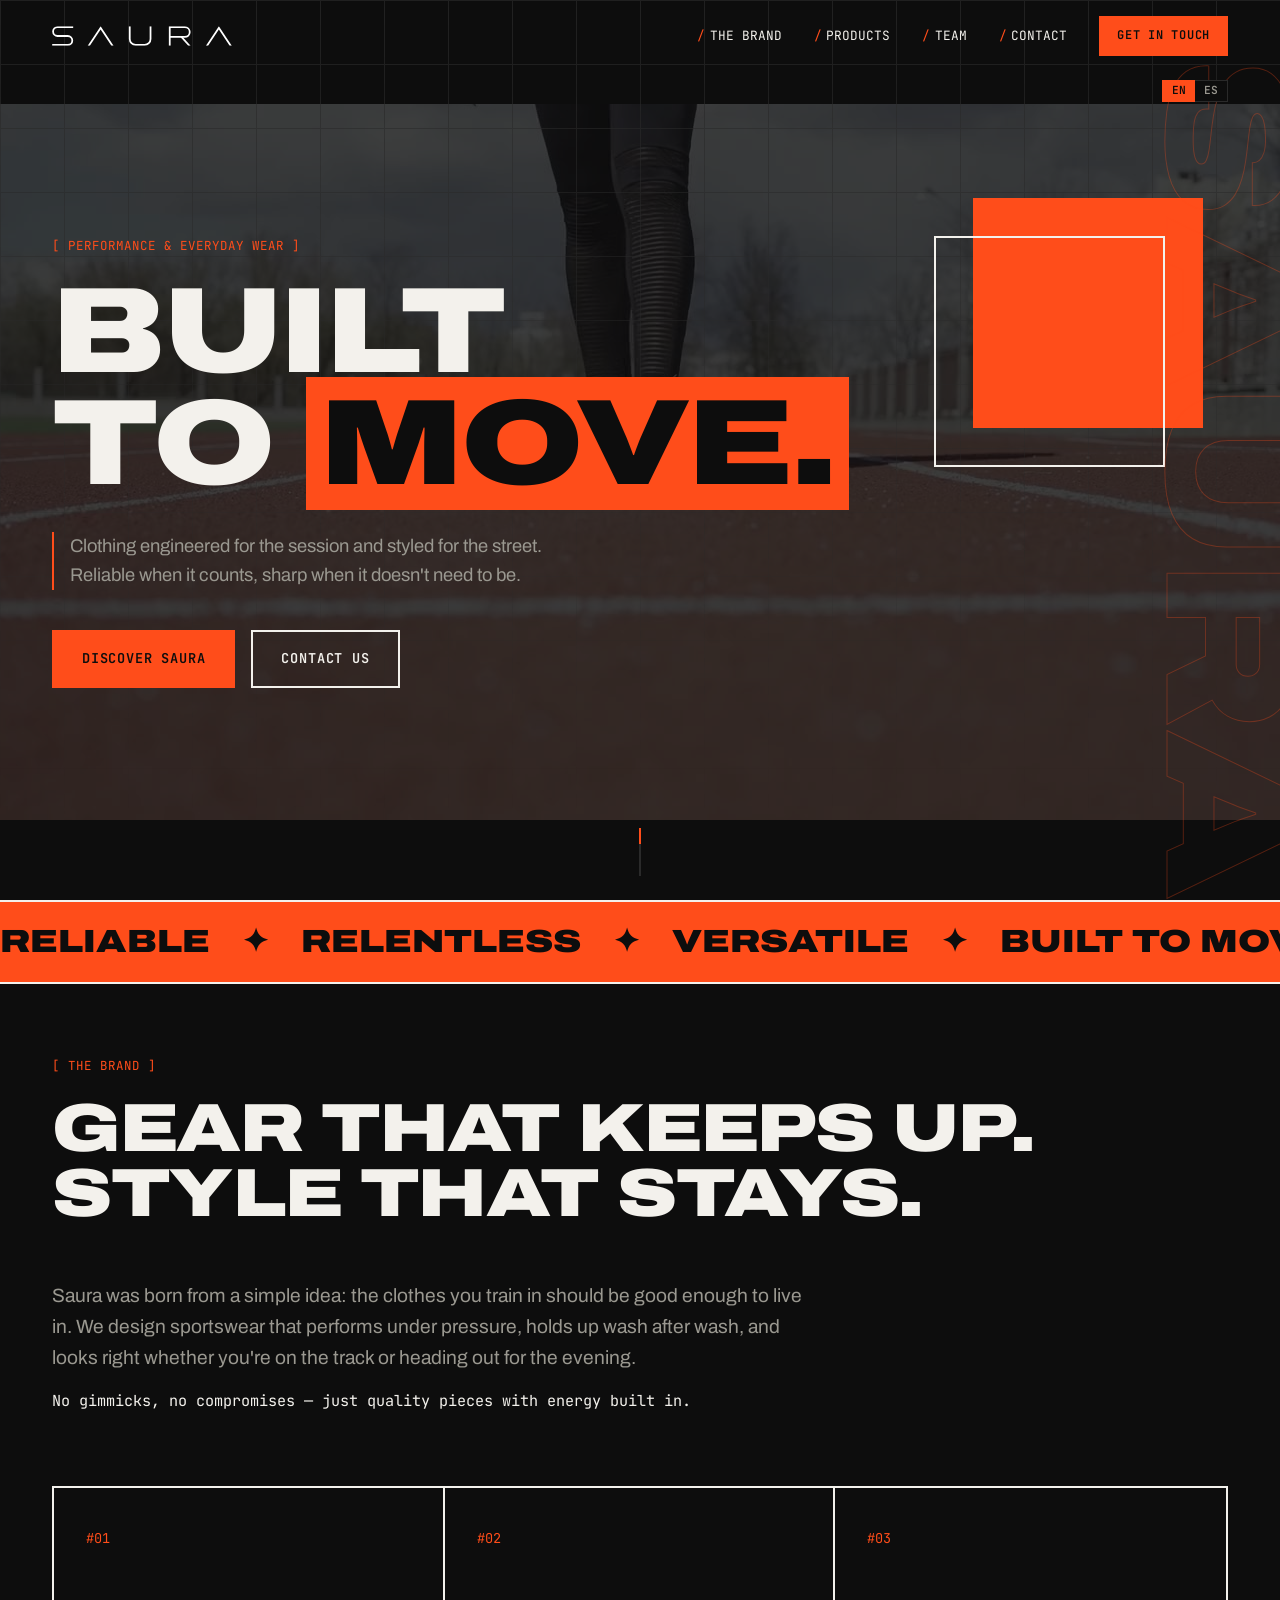
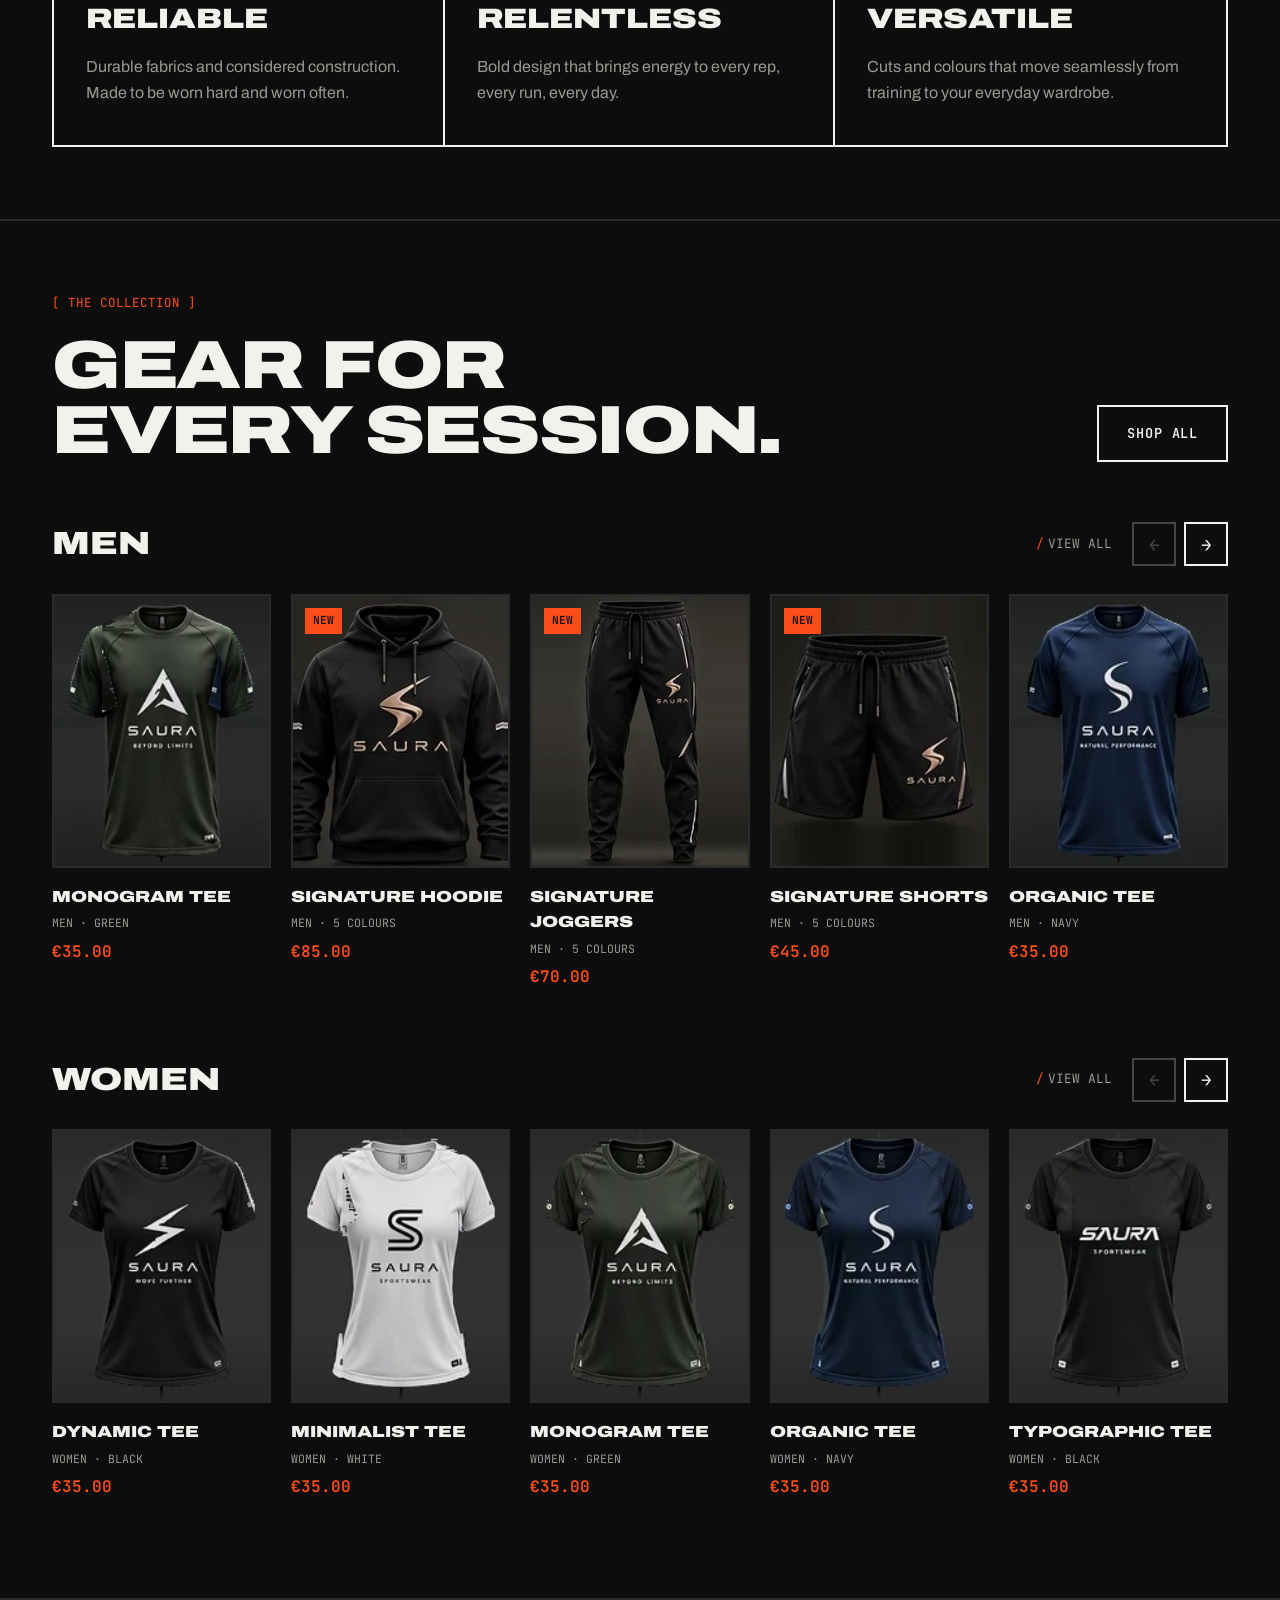
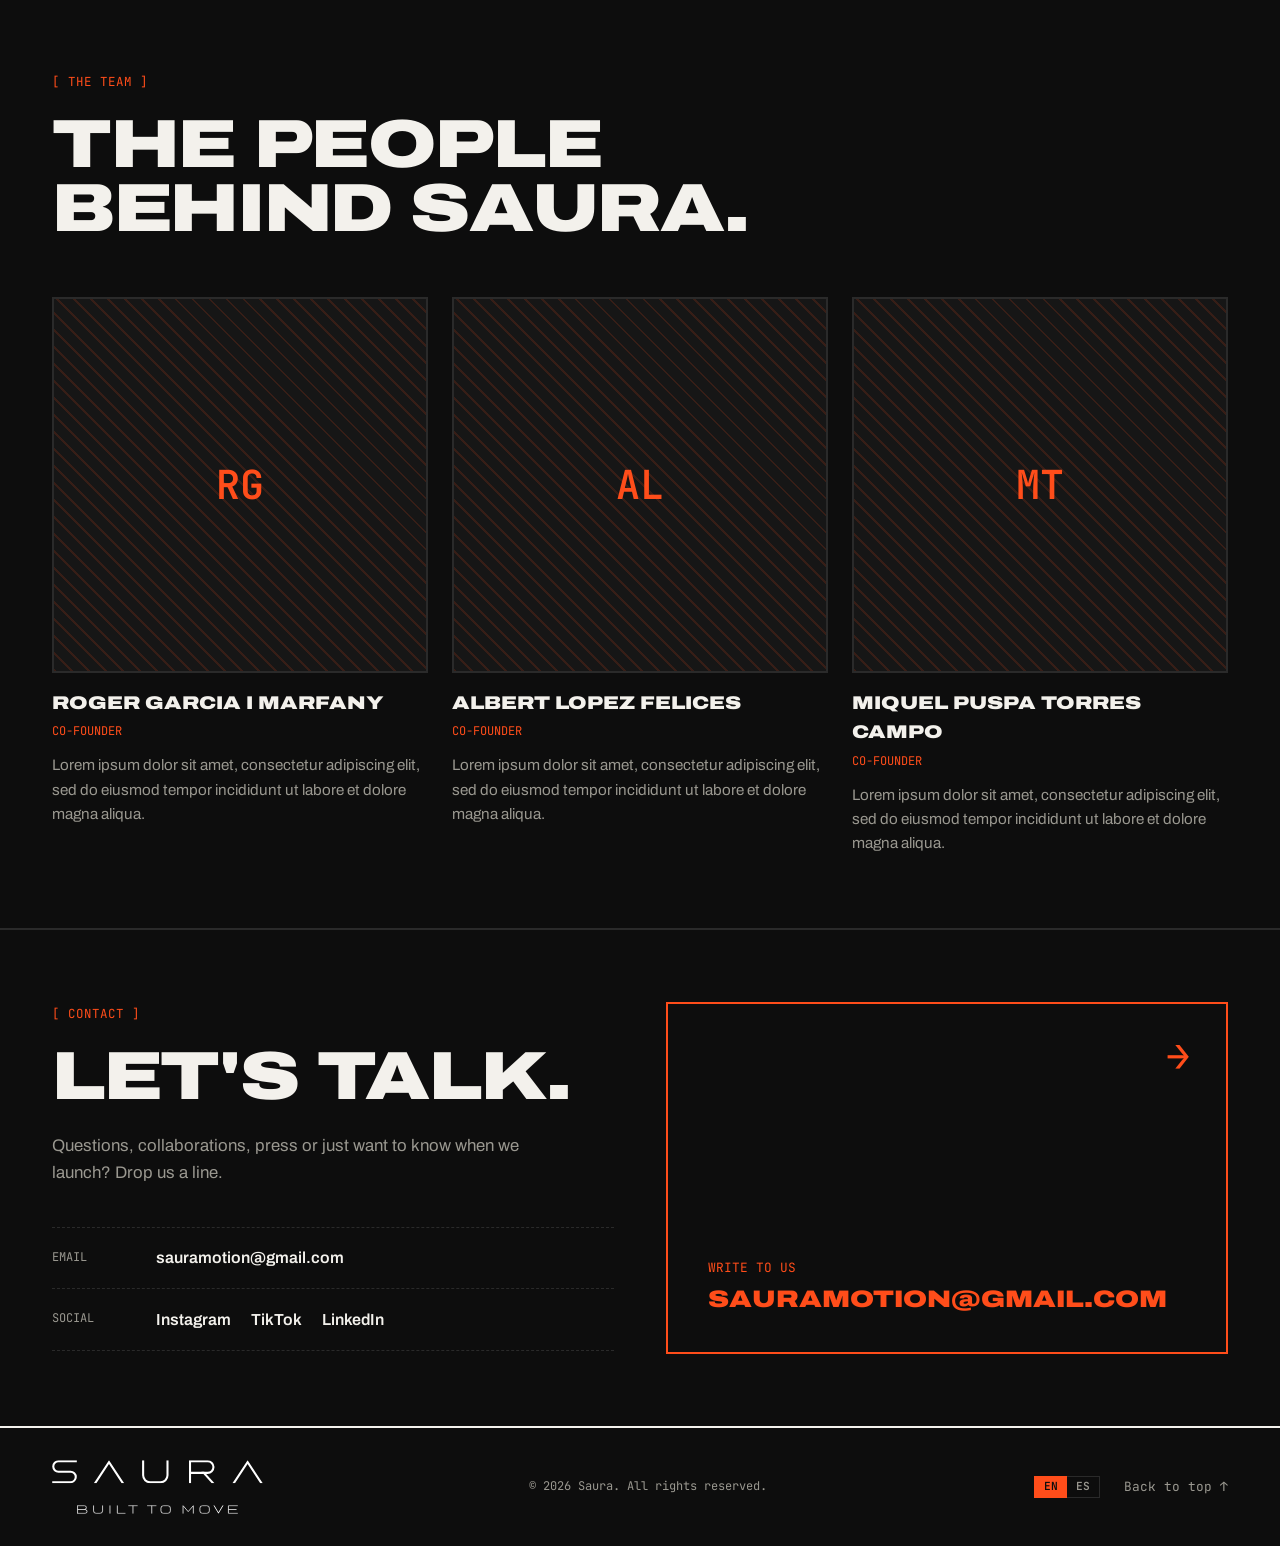
==== commit f6f7617a: "Hero background montage video, still image on phones Sports montage (Pexels clips, 720p, 3 MB) fills" ====
--- a/index.html
+++ b/index.html
@@ -47,6 +47,15 @@
 
     <!-- ========== HERO ========== -->
     <section class="hero">
+      <!-- Background montage (Pexels clips, free licence). Fills the hero's content area,
+           padding excluded. The files are in data-* on purpose: js/main.js loads the video
+           only on screens wider than 760px; phones get a still image from the CSS instead,
+           so they never download the 3 MB video. -->
+      <div class="hero-video" aria-hidden="true">
+        <video data-src="assets/video/hero-montage.mp4" data-poster="assets/video/hero-poster.jpg"
+               muted loop playsinline preload="none"></video>
+      </div>
+
       <div class="hero-bg" aria-hidden="true">
         <span class="hero-stripe"></span>
         <span class="hero-stripe"></span>
--- a/css/styles.css
+++ b/css/styles.css
@@ -330,13 +330,46 @@
 
 /* ---------- Hero ---------- */
 .hero {
+  /* Padding as variables so the background video can line up with it exactly */
+  --hero-pad-top: calc(var(--topbar-h) + var(--header-h) + 2rem);
+  --hero-pad-bottom: 5rem;
   position: relative;
   min-height: 100vh;
   min-height: 100svh;
   display: flex;
   align-items: center;
   overflow: hidden;
-  padding: calc(var(--topbar-h) + var(--header-h) + 2rem) 0 5rem;
+  padding: var(--hero-pad-top) 0 var(--hero-pad-bottom);
+}
+
+/* Background montage: fills the area inside the hero's padding (padding excluded) */
+.hero-video {
+  position: absolute;
+  top: var(--hero-pad-top);
+  bottom: var(--hero-pad-bottom);
+  left: 0;
+  right: 0;
+  overflow: hidden;
+  pointer-events: none;
+}
+.hero-video video {
+  width: 100%;
+  height: 100%;
+  object-fit: cover;   /* fill the area, cropping the edges rather than squashing */
+  display: block;
+}
+/* Phones: a still image instead of the video (a background image inside a media query
+   is only downloaded when the query matches, so larger screens never fetch it) */
+@media (max-width: 760px) {
+  .hero-video { background: url("../assets/video/hero-phone.webp") center / cover no-repeat; }
+  .hero-video video { display: none; }
+}
+/* Heavy dark layer so the hero text stays readable over the footage */
+.hero-video::after {
+  content: "";
+  position: absolute;
+  inset: 0;
+  background: rgba(13, 13, 13, 0.8);   /* --c-bg at 80% */
 }
 
 .hero-bg { position: absolute; inset: 0; pointer-events: none; }
@@ -409,7 +442,8 @@
 
 .scroll-cue {
   position: absolute;
-  left: var(--gutter);
+  left: 50%;                       /* centred along the bottom of the hero */
+  transform: translateX(-50%);
   bottom: 1.5rem;
   width: 2px;
   height: 48px;
@@ -1059,6 +1093,7 @@
 @media (max-width: 520px) {
   .team-grid { grid-template-columns: 1fr; }
   .hero-actions .btn { flex: 1 1 100%; text-align: center; }
+  .scroll-cue { display: none; }   /* the full-width buttons already cover the middle here */
 
   .carousel-link { margin-right: 0.25rem; }
   .carousel-link::before { content: none; }
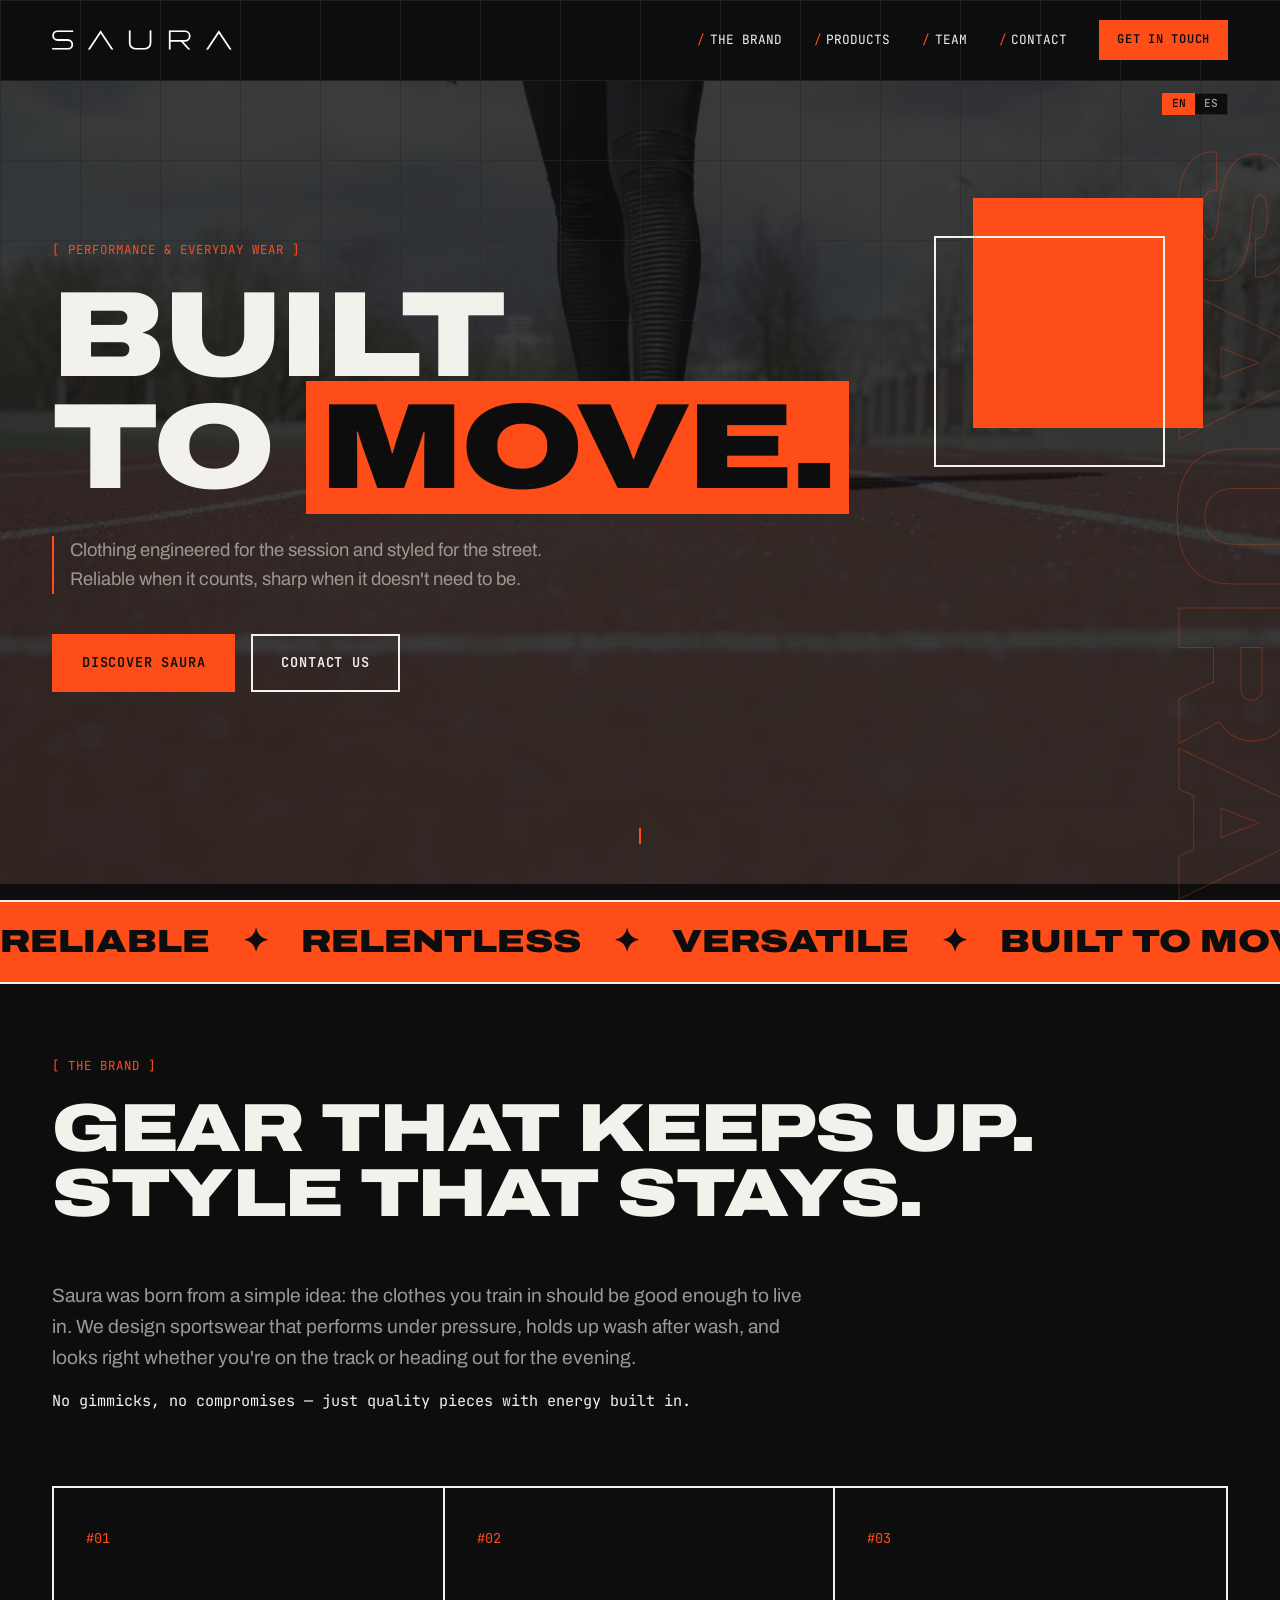
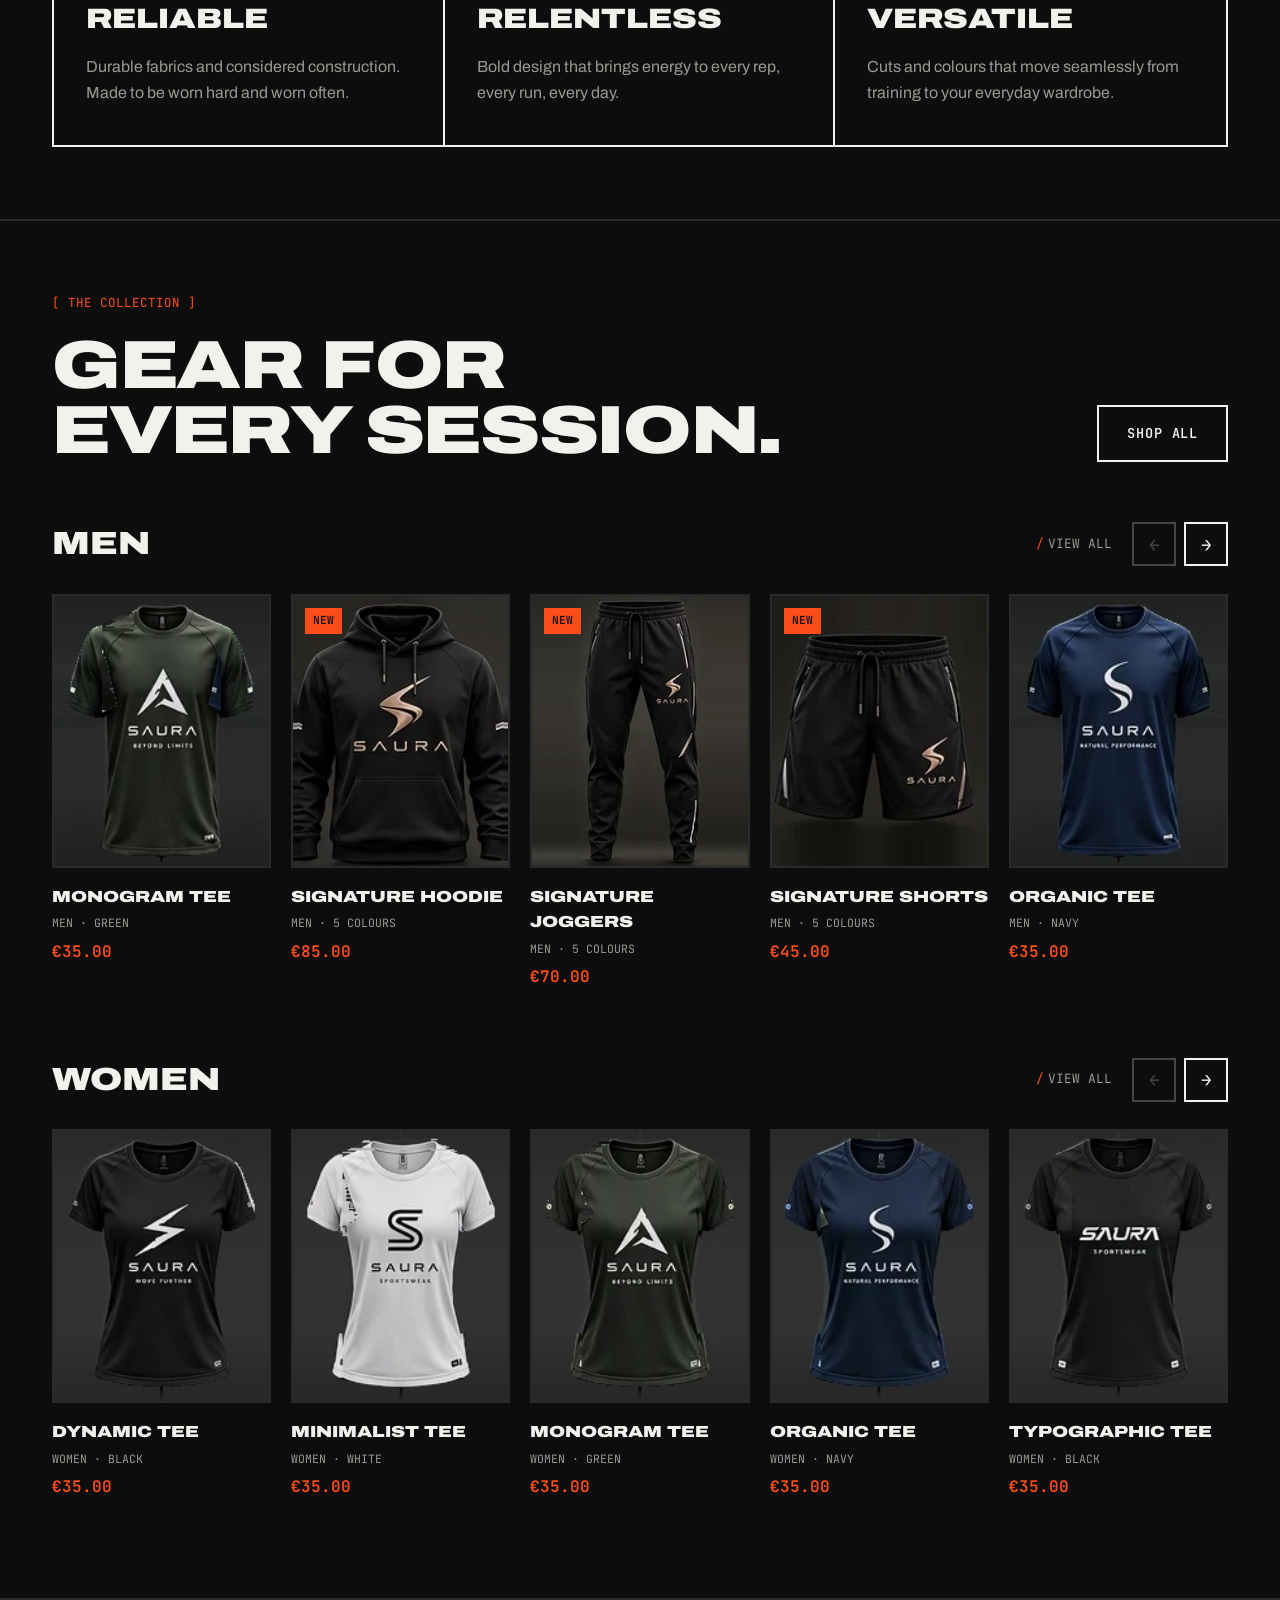
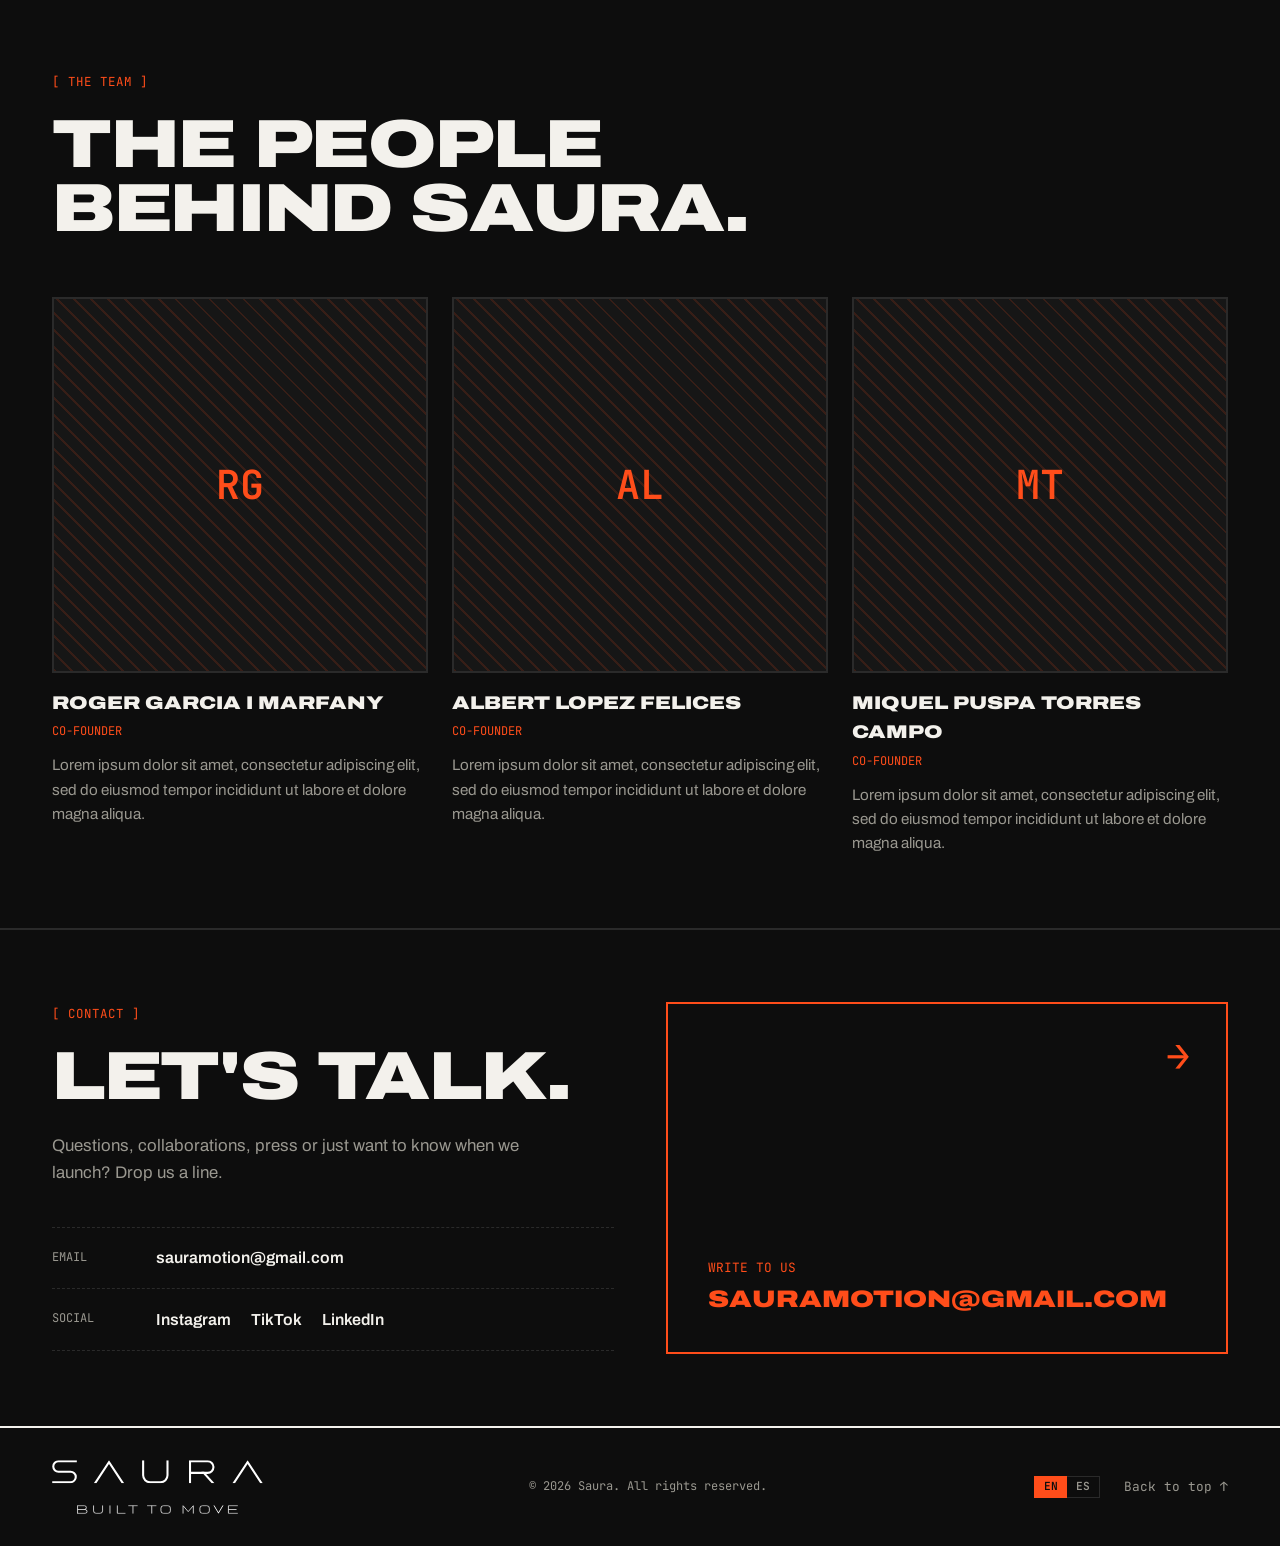
==== commit e9117719: "Taller navbar with matching grid, language buttons inside the hero video - Navbar 80px; hero grid sq" ====
--- a/index.html
+++ b/index.html
@@ -13,16 +13,6 @@
   <link rel="stylesheet" href="css/styles.css">
 </head>
 <body>
-
-  <!-- ========== TOP BAR (language) ========== -->
-  <div class="topbar">
-    <div class="container topbar-inner">
-      <div class="lang-switch" role="group" aria-label="Language" data-i18n-attr="aria-label: lang.label">
-        <button type="button" class="lang-btn" data-lang="en" lang="en" aria-label="English" aria-pressed="true">EN</button>
-        <button type="button" class="lang-btn" data-lang="es" lang="es" aria-label="Español" aria-pressed="false">ES</button>
-      </div>
-    </div>
-  </div>
 
   <!-- ========== HEADER / NAV ========== -->
   <header class="site-header" id="#top">
@@ -54,6 +44,16 @@
       <div class="hero-video" aria-hidden="true">
         <video data-src="assets/video/hero-montage.mp4" data-poster="assets/video/hero-poster.jpg"
                muted loop playsinline preload="none"></video>
+      </div>
+
+      <!-- Language buttons: inside the hero, in the top-right corner of the video area -->
+      <div class="topbar">
+        <div class="container topbar-inner">
+          <div class="lang-switch" role="group" aria-label="Language" data-i18n-attr="aria-label: lang.label">
+            <button type="button" class="lang-btn" data-lang="en" lang="en" aria-label="English" aria-pressed="true">EN</button>
+            <button type="button" class="lang-btn" data-lang="es" lang="es" aria-label="Español" aria-pressed="false">ES</button>
+          </div>
+        </div>
       </div>
 
       <div class="hero-bg" aria-hidden="true">
--- a/css/styles.css
+++ b/css/styles.css
@@ -23,7 +23,10 @@
   --gutter: clamp(1rem, 4vw, 2rem);
   --section-pad: 4.5rem;
   --topbar-h: 0px;          /* the language buttons sit over the hero, so they take no space */
-  --header-h: 72px;
+  --header-h: 80px;
+  /* Hero grid squares are the navbar's height, so the top row of squares is the navbar */
+  --grid-w: var(--header-h);
+  --grid-h: var(--header-h);
 
   --ease: cubic-bezier(0.22, 1, 0.36, 1);
 }
@@ -149,6 +152,10 @@
   justify-content: flex-end;
   padding-top: 0.5rem;
 }
+/* Front page: the buttons live inside the hero, in the top-right corner of the video area
+   (--hero-video-top is where the video starts) */
+.hero .topbar { top: var(--hero-video-top); }
+.hero .topbar-inner { padding-top: 0.75rem; }
 .topbar .lang-switch { pointer-events: auto; }
 .topbar .lang-btn { background: var(--c-bg); }
 
@@ -333,6 +340,10 @@
   /* Padding as variables so the background video can line up with it exactly */
   --hero-pad-top: calc(var(--topbar-h) + var(--header-h) + 2rem);
   --hero-pad-bottom: 5rem;
+  /* Where the background video starts/ends. Phones: inside the padding. Bigger screens
+     (below): from the bottom of the navbar to just above the marquee. */
+  --hero-video-top: var(--hero-pad-top);
+  --hero-video-bottom: var(--hero-pad-bottom);
   position: relative;
   min-height: 100vh;
   min-height: 100svh;
@@ -342,11 +353,19 @@
   padding: var(--hero-pad-top) 0 var(--hero-pad-bottom);
 }
 
-/* Background montage: fills the area inside the hero's padding (padding excluded) */
+@media (min-width: 761px) {
+  .hero {
+    /* Just under the hero grid's first horizontal line (--grid-h, see .hero-bg::before) */
+    --hero-video-top: calc(var(--topbar-h) + var(--grid-h) + 1px);
+    --hero-video-bottom: 1rem;                                     /* small gap above the marquee */
+  }
+}
+
+/* Background montage (sizes set by the variables above) */
 .hero-video {
   position: absolute;
-  top: var(--hero-pad-top);
-  bottom: var(--hero-pad-bottom);
+  top: var(--hero-video-top);
+  bottom: var(--hero-video-bottom);
   left: 0;
   right: 0;
   overflow: hidden;
@@ -383,7 +402,7 @@
   background-image:
     linear-gradient(var(--c-line) 1px, transparent 1px),
     linear-gradient(90deg, var(--c-line) 1px, transparent 1px);
-  background-size: 64px 64px;
+  background-size: var(--grid-w) var(--grid-h);   /* sizes set in :root */
   mask-image: linear-gradient(to bottom, rgba(0, 0, 0, 0.7), transparent 90%);
   -webkit-mask-image: linear-gradient(to bottom, rgba(0, 0, 0, 0.7), transparent 90%);
 }
@@ -414,7 +433,10 @@
   font-family: var(--f-display);
   font-weight: 900;
   font-stretch: 125%;
-  font-size: clamp(5rem, 14vw, 13rem);
+  /* Also capped by the screen height: the word is ~4.7× its font size long, and on wide,
+     short screens (landscape tablets) it otherwise reaches up behind the EN/ES buttons.
+     The cap keeps its top below the buttons (video top + 3rem). */
+  font-size: min(clamp(5rem, 14vw, 13rem), calc((100svh - var(--hero-video-top) - 3rem) / 4.8));
   line-height: 0.8;
   color: transparent;
   -webkit-text-stroke: 1px rgba(255, 77, 26, 0.3);
@@ -1043,6 +1065,9 @@
   .contact-cta { min-height: 16rem; }
   .carousel-track { --per-view: 3.3; }
   .product-grid { grid-template-columns: repeat(4, 1fr); }
+  /* Tablets: tighter menu so the links stay on one line and clear of the logo */
+  .nav-menu { gap: 1.25rem; }
+  .nav-menu a { white-space: nowrap; }
 }
 
 @media (max-width: 760px) {
@@ -1070,9 +1095,11 @@
   }
 
   .hero-stripe:nth-child(1),
-  .hero-stripe:nth-child(2) { width: 34vw; height: 34vw; top: 14%; }
+  /* Start the square below the language buttons (top-right of the video area), so the
+     orange EN/ES button doesn't disappear into the orange square */
+  .hero-stripe:nth-child(2) { width: 34vw; height: 34vw; top: calc(var(--hero-pad-top) + 3rem); }
   .hero-stripe:nth-child(1) { right: -8vw; }
-  .hero-stripe:nth-child(2) { right: -4vw; top: calc(14% + 4vw); }
+  .hero-stripe:nth-child(2) { right: -4vw; top: calc(var(--hero-pad-top) + 3rem + 4vw); }
   .hero-word { display: none; }
 
   .carousel-track { --per-view: 2.4; --gap: 0.75rem; }
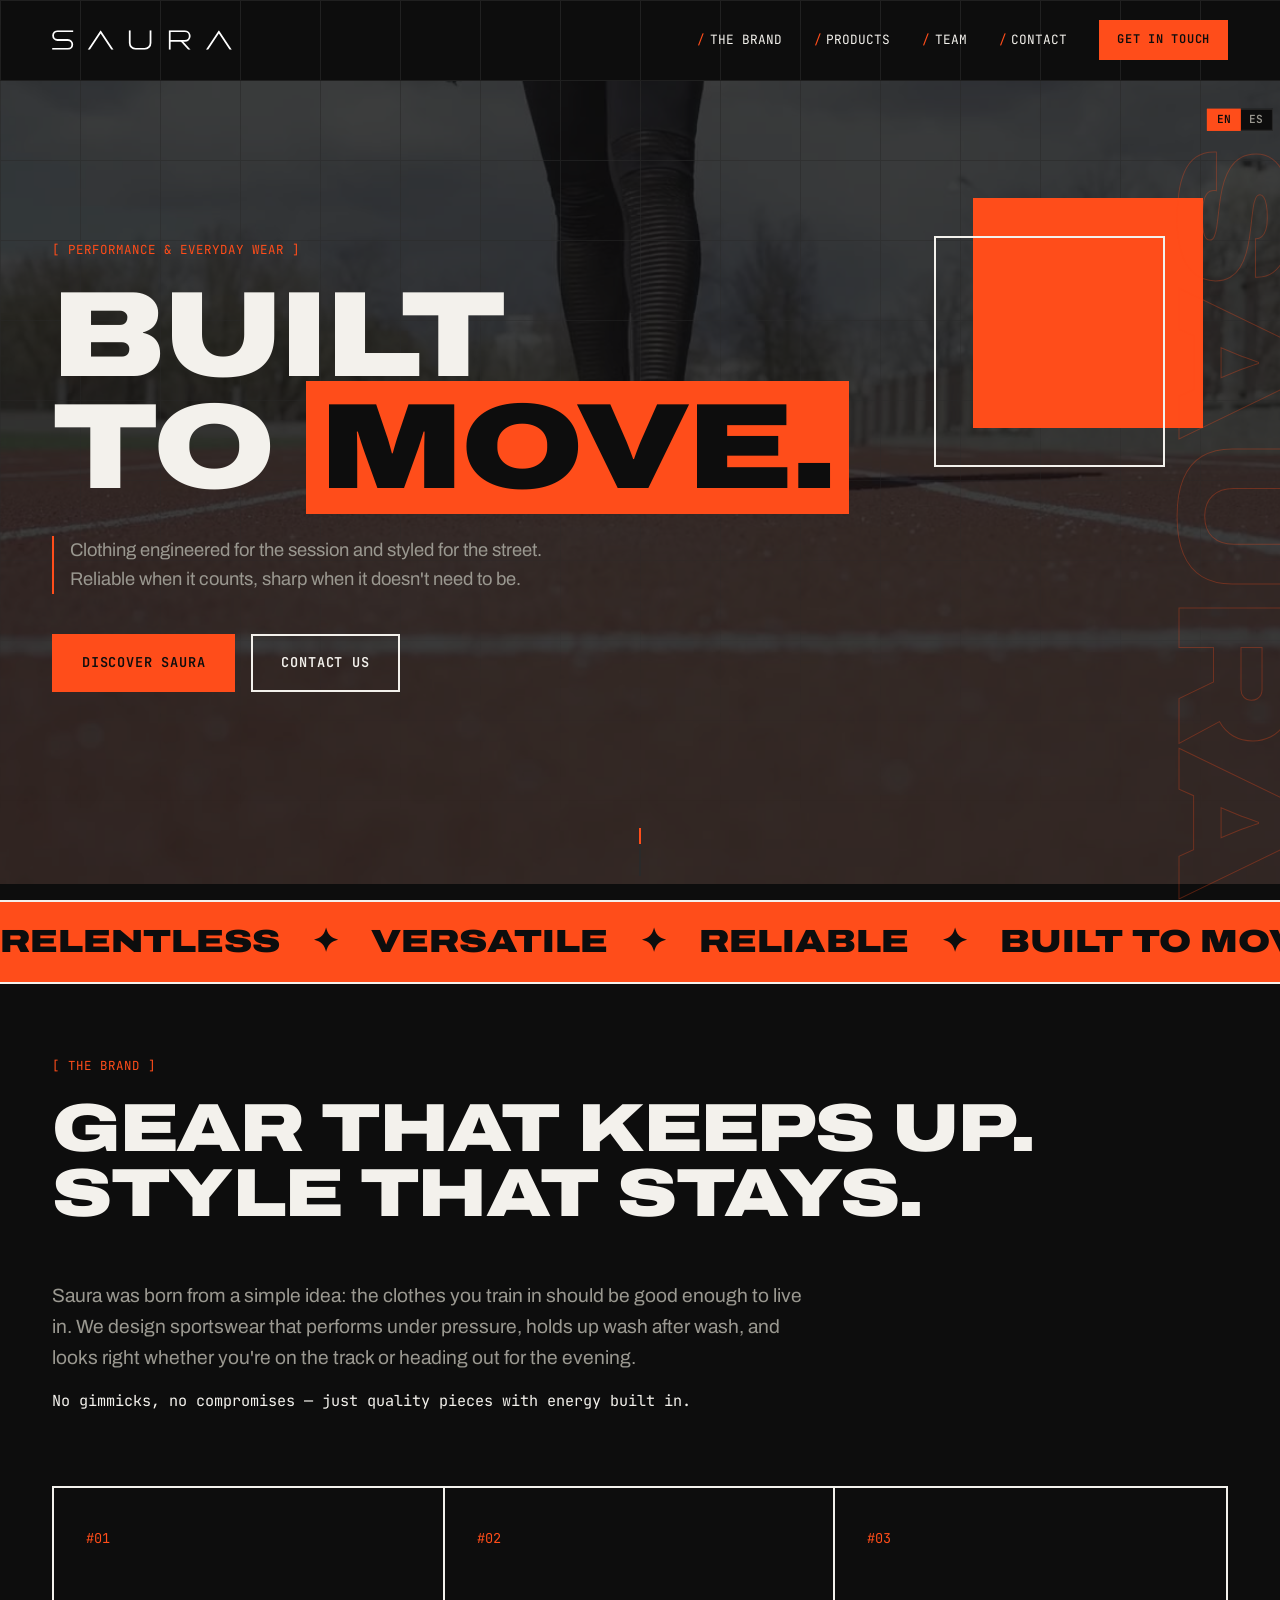
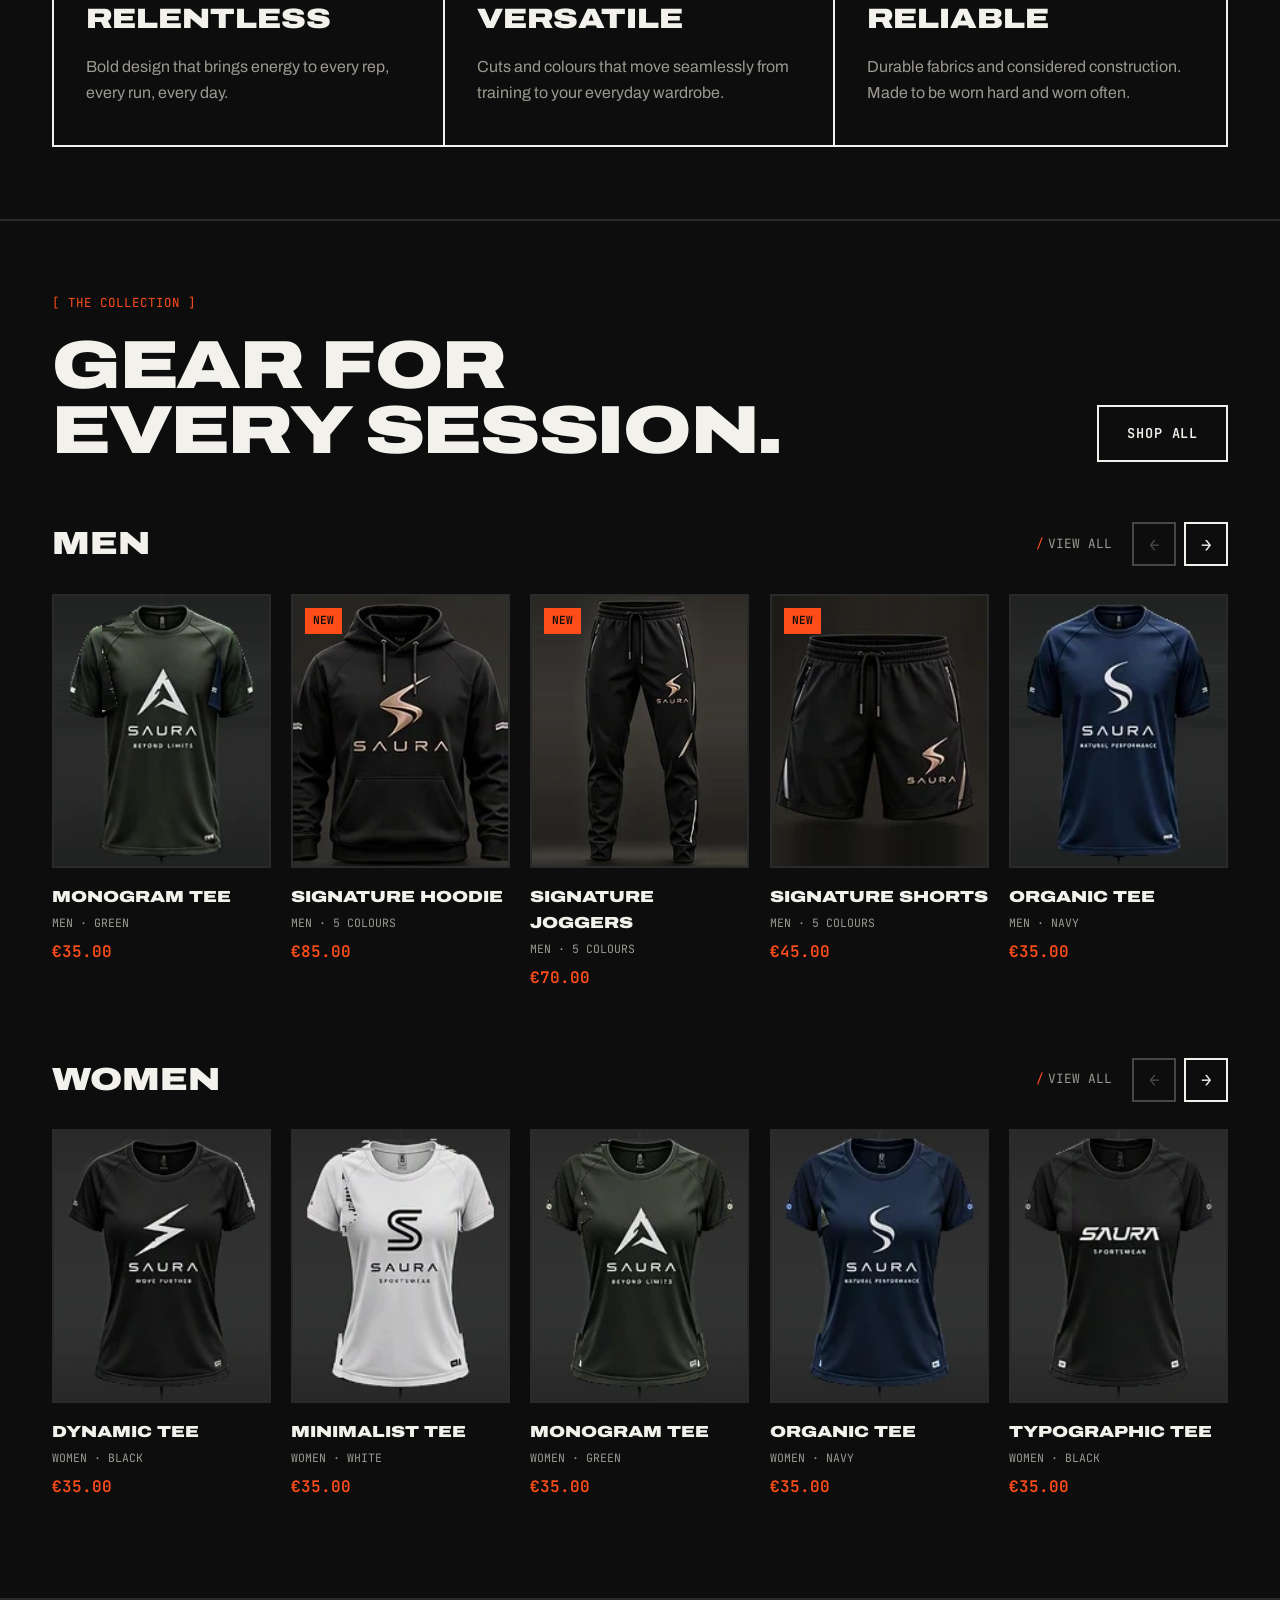
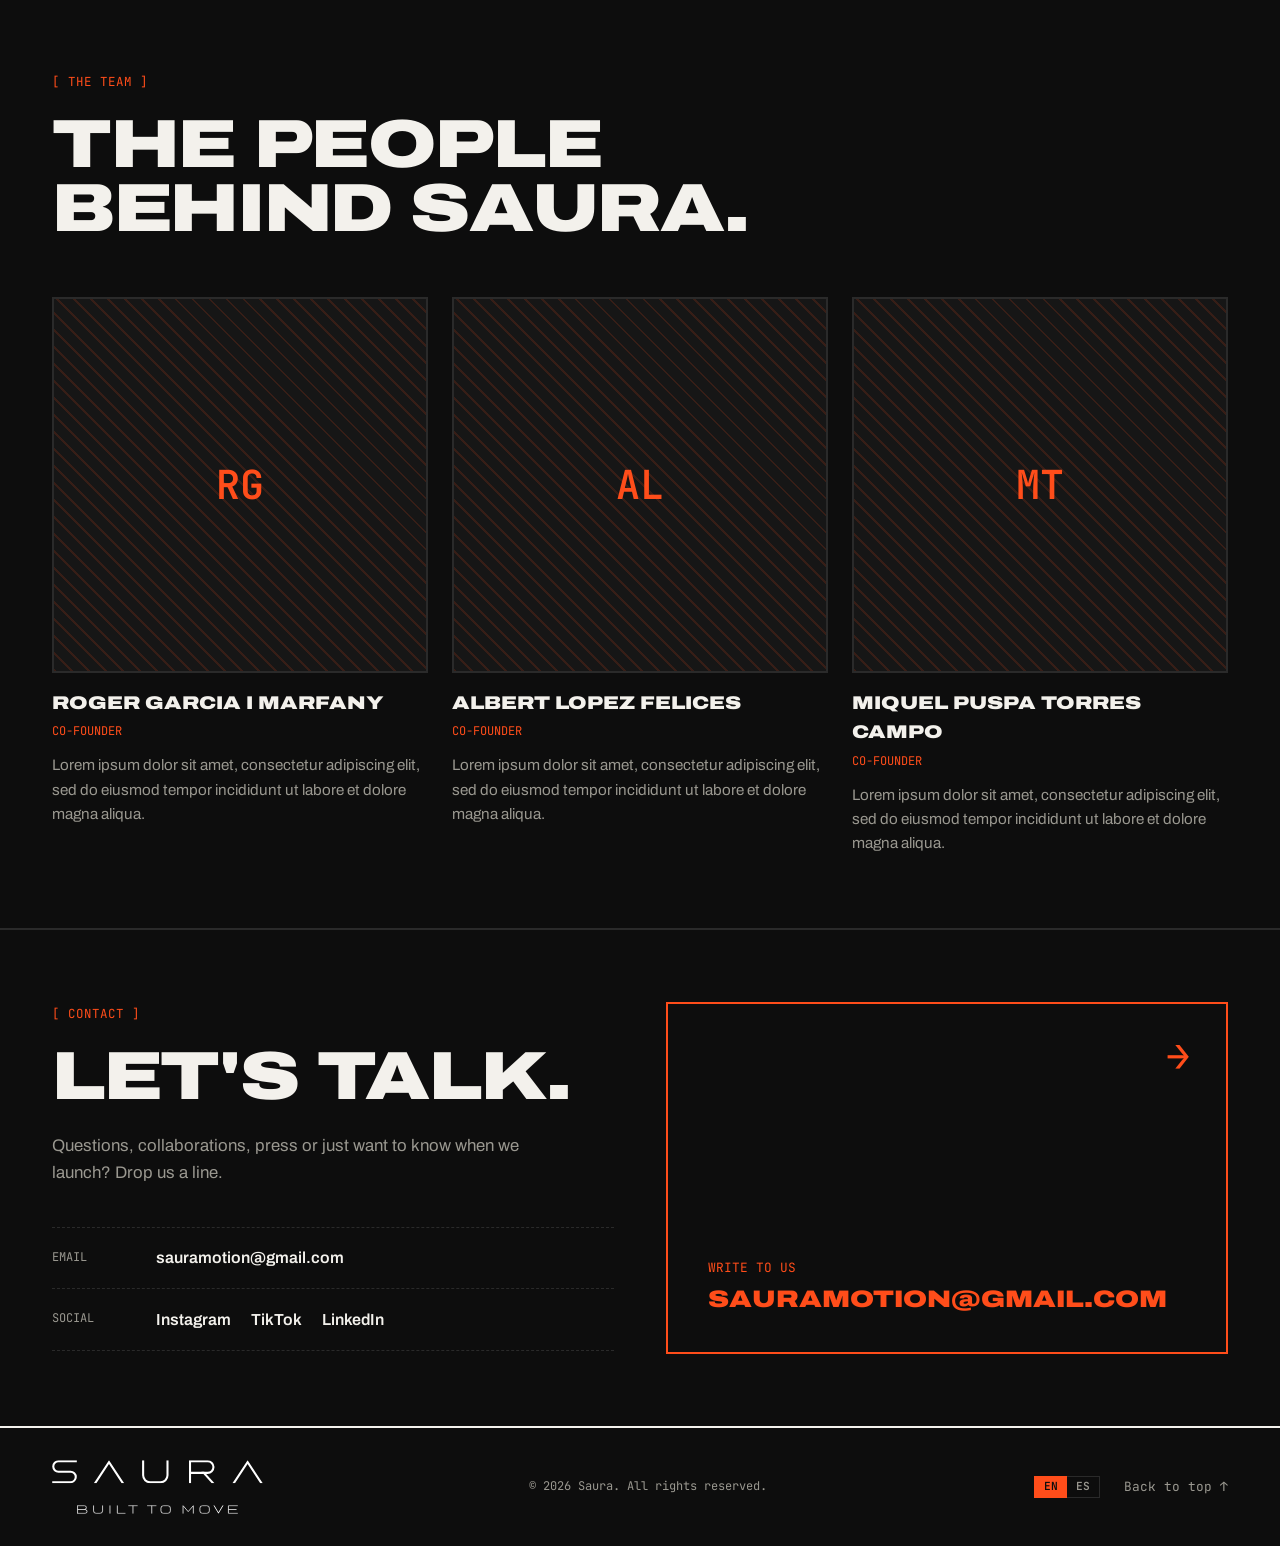
==== commit 162a8b06: "Brand cards: hover videos, new card and marquee order; language buttons on the grid - Each brand car" ====
--- a/index.html
+++ b/index.html
@@ -83,13 +83,13 @@
     <!-- ========== MARQUEE STRIP ========== -->
     <div class="marquee" aria-hidden="true">
       <div class="marquee-track">
-        <span data-i18n="marquee.reliable">Reliable</span><span>✦</span>
         <span data-i18n="marquee.relentless">Relentless</span><span>✦</span>
         <span data-i18n="marquee.versatile">Versatile</span><span>✦</span>
+        <span data-i18n="marquee.reliable">Reliable</span><span>✦</span>
         <span data-i18n="marquee.built">Built to move</span><span>✦</span>
-        <span data-i18n="marquee.reliable">Reliable</span><span>✦</span>
         <span data-i18n="marquee.relentless">Relentless</span><span>✦</span>
         <span data-i18n="marquee.versatile">Versatile</span><span>✦</span>
+        <span data-i18n="marquee.reliable">Reliable</span><span>✦</span>
         <span data-i18n="marquee.built">Built to move</span><span>✦</span>
       </div>
     </div>
@@ -115,20 +115,34 @@
         </div>
 
         <div class="pillars">
-          <article class="pillar reveal">
+          <article class="pillar pillar--swim reveal">
+            <!-- Hover video (Pexels, free licence). Loaded by js/main.js on first hover; touch
+                 screens show a still from the same clip instead (set in the CSS). -->
+            <div class="pillar-media" aria-hidden="true">
+              <video data-src="assets/video/brand-swim.mp4" data-poster="assets/video/brand-swim.webp"
+                     muted loop playsinline preload="none"></video>
+            </div>
             <span class="pillar-num">01</span>
+            <h3 data-i18n="pillar.relentless.title">Relentless</h3>
+            <p data-i18n="pillar.relentless.text">Bold design that brings energy to every rep, every run, every day.</p>
+          </article>
+          <article class="pillar pillar--ropes reveal">
+            <div class="pillar-media" aria-hidden="true">
+              <video data-src="assets/video/brand-ropes.mp4" data-poster="assets/video/brand-ropes.webp"
+                     muted loop playsinline preload="none"></video>
+            </div>
+            <span class="pillar-num">02</span>
+            <h3 data-i18n="pillar.versatile.title">Versatile</h3>
+            <p data-i18n="pillar.versatile.text">Cuts and colours that move seamlessly from training to your everyday wardrobe.</p>
+          </article>
+          <article class="pillar pillar--climb reveal">
+            <div class="pillar-media" aria-hidden="true">
+              <video data-src="assets/video/brand-climb.mp4" data-poster="assets/video/brand-climb.webp"
+                     muted loop playsinline preload="none"></video>
+            </div>
+            <span class="pillar-num">03</span>
             <h3 data-i18n="pillar.reliable.title">Reliable</h3>
             <p data-i18n="pillar.reliable.text">Durable fabrics and considered construction. Made to be worn hard and worn often.</p>
-          </article>
-          <article class="pillar reveal">
-            <span class="pillar-num">02</span>
-            <h3 data-i18n="pillar.relentless.title">Relentless</h3>
-            <p data-i18n="pillar.relentless.text">Bold design that brings energy to every rep, every run, every day.</p>
-          </article>
-          <article class="pillar reveal">
-            <span class="pillar-num">03</span>
-            <h3 data-i18n="pillar.versatile.title">Versatile</h3>
-            <p data-i18n="pillar.versatile.text">Cuts and colours that move seamlessly from training to your everyday wardrobe.</p>
           </article>
         </div>
       </div>
--- a/css/styles.css
+++ b/css/styles.css
@@ -156,6 +156,19 @@
    (--hero-video-top is where the video starts) */
 .hero .topbar { top: var(--hero-video-top); }
 .hero .topbar-inner { padding-top: 0.75rem; }
+/* Big screens: centre the buttons inside one square of the hero grid, the last full
+   square on the right of the row just under the navbar. The .topbar box is that row
+   (one grid square tall, full width); round(down, 100%, square) is the right edge of the
+   last full column, so half a square back from it is that square's centre. */
+@media (min-width: 761px) {
+  .hero .topbar { top: var(--grid-h); height: var(--grid-h); }
+  .hero .topbar .lang-switch {
+    position: absolute;
+    top: 50%;
+    left: calc(round(down, 100%, var(--grid-w)) - var(--grid-w) / 2);
+    transform: translate(-50%, -50%);
+  }
+}
 .topbar .lang-switch { pointer-events: auto; }
 .topbar .lang-btn { background: var(--c-bg); }
 
@@ -273,6 +286,32 @@
   background: var(--c-accent);
   color: var(--c-on-accent);
   text-align: center;
+}
+
+/* "Added to cart" animation. js/cart.js adds .is-bumped to the cart button each time an item
+   is added (and removes it when it ends): the button pops and flashes orange, and the count
+   jumps up and lands. The "Add to cart" button itself gets .is-added: an orange ring pulses
+   out from it. Visitors with reduced motion get none of this (see the end of the file). */
+.cart-btn.is-bumped { animation: cart-bump 0.6s var(--ease); }
+.cart-btn.is-bumped .cart-count { animation: cart-count-pop 0.6s var(--ease); }
+.btn.is-added,
+.card-add.is-added { animation: btn-added-ring 0.6s ease-out; }
+
+@keyframes cart-bump {
+  0%   { transform: scale(1); }
+  30%  { transform: scale(1.12); border-color: var(--c-accent); color: var(--c-accent); }
+  60%  { transform: scale(0.96); }
+  100% { transform: scale(1); }
+}
+@keyframes cart-count-pop {
+  0%   { transform: translateY(0) scale(1); }
+  35%  { transform: translateY(-3px) scale(1.15); }   /* a small hop, not a big jump */
+  70%  { transform: translateY(0.5px) scale(0.98); }
+  100% { transform: translateY(0) scale(1); }
+}
+@keyframes btn-added-ring {
+  0%   { box-shadow: 0 0 0 0 rgba(255, 77, 26, 0.7); }   /* --c-accent */
+  100% { box-shadow: 0 0 0 14px rgba(255, 77, 26, 0); }
 }
 
 /* ---------- Cart panel ---------- */
@@ -538,14 +577,47 @@
   border: 2px solid var(--c-text);
 }
 .pillar {
+  position: relative;
+  isolation: isolate;   /* keeps the video layer (z-index -1) inside the card, behind the text */
+  overflow: hidden;
   padding: 2.5rem 2rem;
   border-right: 2px solid var(--c-text);
-  transition: background 0.25s, color 0.25s;
+  transition: box-shadow 0.25s;
 }
 .pillar:last-child { border-right: 0; }
-.pillar:hover { background: var(--c-accent); color: var(--c-on-accent); }
-.pillar:hover p,
-.pillar:hover .pillar-num { color: var(--c-on-accent); }
+.pillar:hover { box-shadow: inset 0 0 0 2px var(--c-accent); }   /* orange frame on hover */
+
+/* Card background video: hidden until the card is hovered, then fades in under a dark
+   layer so the text stays readable. js/main.js loads and plays it (slowed down). */
+.pillar-media {
+  position: absolute;
+  inset: 0;
+  z-index: -1;
+  opacity: 0;
+  transition: opacity 0.4s var(--ease);
+  background: center / cover no-repeat;
+}
+.pillar-media video { width: 100%; height: 100%; object-fit: cover; display: block; }
+.pillar-media::after {
+  content: "";
+  position: absolute;
+  inset: 0;
+  background: rgba(13, 13, 13, 0.7);   /* --c-bg at 70% */
+}
+.pillar:hover .pillar-media { opacity: 1; }
+.pillar:hover p { color: var(--c-text); }   /* a touch brighter over the footage */
+
+/* Touch screens (phones, tablets) can't hover: show a still from each clip instead, all
+   the time. Background images inside a media query only download when it matches. */
+@media (hover: none) {
+  .pillar-media { opacity: 1; }
+  .pillar-media video { display: none; }
+  .pillars .pillar p { color: var(--c-text); }   /* brighter, for the light pool photo
+                                                    (".pillars" so it wins over .pillar p below) */
+  .pillar--ropes .pillar-media { background-image: url("../assets/video/brand-ropes.webp"); }
+  .pillar--swim .pillar-media { background-image: url("../assets/video/brand-swim.webp"); }
+  .pillar--climb .pillar-media { background-image: url("../assets/video/brand-climb.webp"); }
+}
 
 .pillar-num {
   display: block;
@@ -625,6 +697,41 @@
 
 /* ---------- Product card ---------- */
 .product-card { display: flex; flex-direction: column; }
+
+/* Wrapper = card link + quick-add button. container-type lets the button use the card's
+   width (cqw) to find the photo's bottom edge: the photo is 4:5, so it's 125cqw tall. */
+.product-card-wrap { position: relative; container-type: inline-size; }
+.card-add {
+  --size: 2.75rem;
+  position: absolute;
+  z-index: 2;
+  right: 0.75rem;
+  top: calc(125cqw - var(--size) - 0.75rem);
+  width: var(--size);
+  height: var(--size);
+  display: grid;
+  place-items: center;
+  background: var(--c-accent);
+  color: var(--c-on-accent);
+  border: 0;
+  cursor: pointer;
+  /* hidden until the card is hovered (or the button gets keyboard focus) */
+  opacity: 0;
+  transform: translateY(6px);
+  pointer-events: none;
+  transition: opacity 0.2s, transform 0.25s var(--ease), background 0.2s;
+}
+.card-add svg { width: 22px; height: 22px; fill: none; stroke: currentColor; stroke-width: 2; }
+.product-card-wrap:hover .card-add,
+.card-add:focus-visible { opacity: 1; transform: none; pointer-events: auto; }
+/* Touch screens (phones, tablets) can't hover, so the button is always shown there */
+@media (hover: none) {
+  .card-add { opacity: 1; transform: none; pointer-events: auto; }
+}
+@media (hover: hover) {
+  .card-add:hover { background: var(--c-text); }
+}
+.card-add:focus-visible { outline: 2px solid var(--c-text); outline-offset: 2px; }
 .product-card:focus-visible { outline: 2px solid var(--c-accent); outline-offset: 4px; }
 
 .product-media {
@@ -649,13 +756,13 @@
 }
 .media-alt { opacity: 0; }
 @media (hover: hover) {
-  .product-card:hover .media-alt { opacity: 1; }
-  .product-card:hover .product-media:has(.media-alt) .media-main { opacity: 0; }
+  .product-card-wrap:hover .media-alt { opacity: 1; }
+  .product-card-wrap:hover .product-media:has(.media-alt) .media-main { opacity: 0; }
 }
 .media-alt-mark {
   position: absolute;
   right: 0.75rem;
-  bottom: 0.5rem;
+  top: 0.5rem;   /* top-right: the bottom-right corner is the quick-add button's */
   font-family: var(--f-display);
   font-weight: 900;
   font-stretch: 125%;
@@ -675,9 +782,10 @@
 .product-media img { width: 100%; height: 100%; object-fit: cover; }
 .product-media svg,
 .product-media img { transition: transform 0.4s var(--ease); }
-.product-card:hover .product-media { border-color: var(--c-accent); }
-.product-card:hover .product-media svg,
-.product-card:hover .product-media img { transform: scale(1.05); }
+/* Hover is on the wrapper so it stays on while the pointer is over the quick-add button */
+.product-card-wrap:hover .product-media { border-color: var(--c-accent); }
+.product-card-wrap:hover .product-media svg,
+.product-card-wrap:hover .product-media img { transform: scale(1.05); }
 
 .product-tag {
   position: absolute;
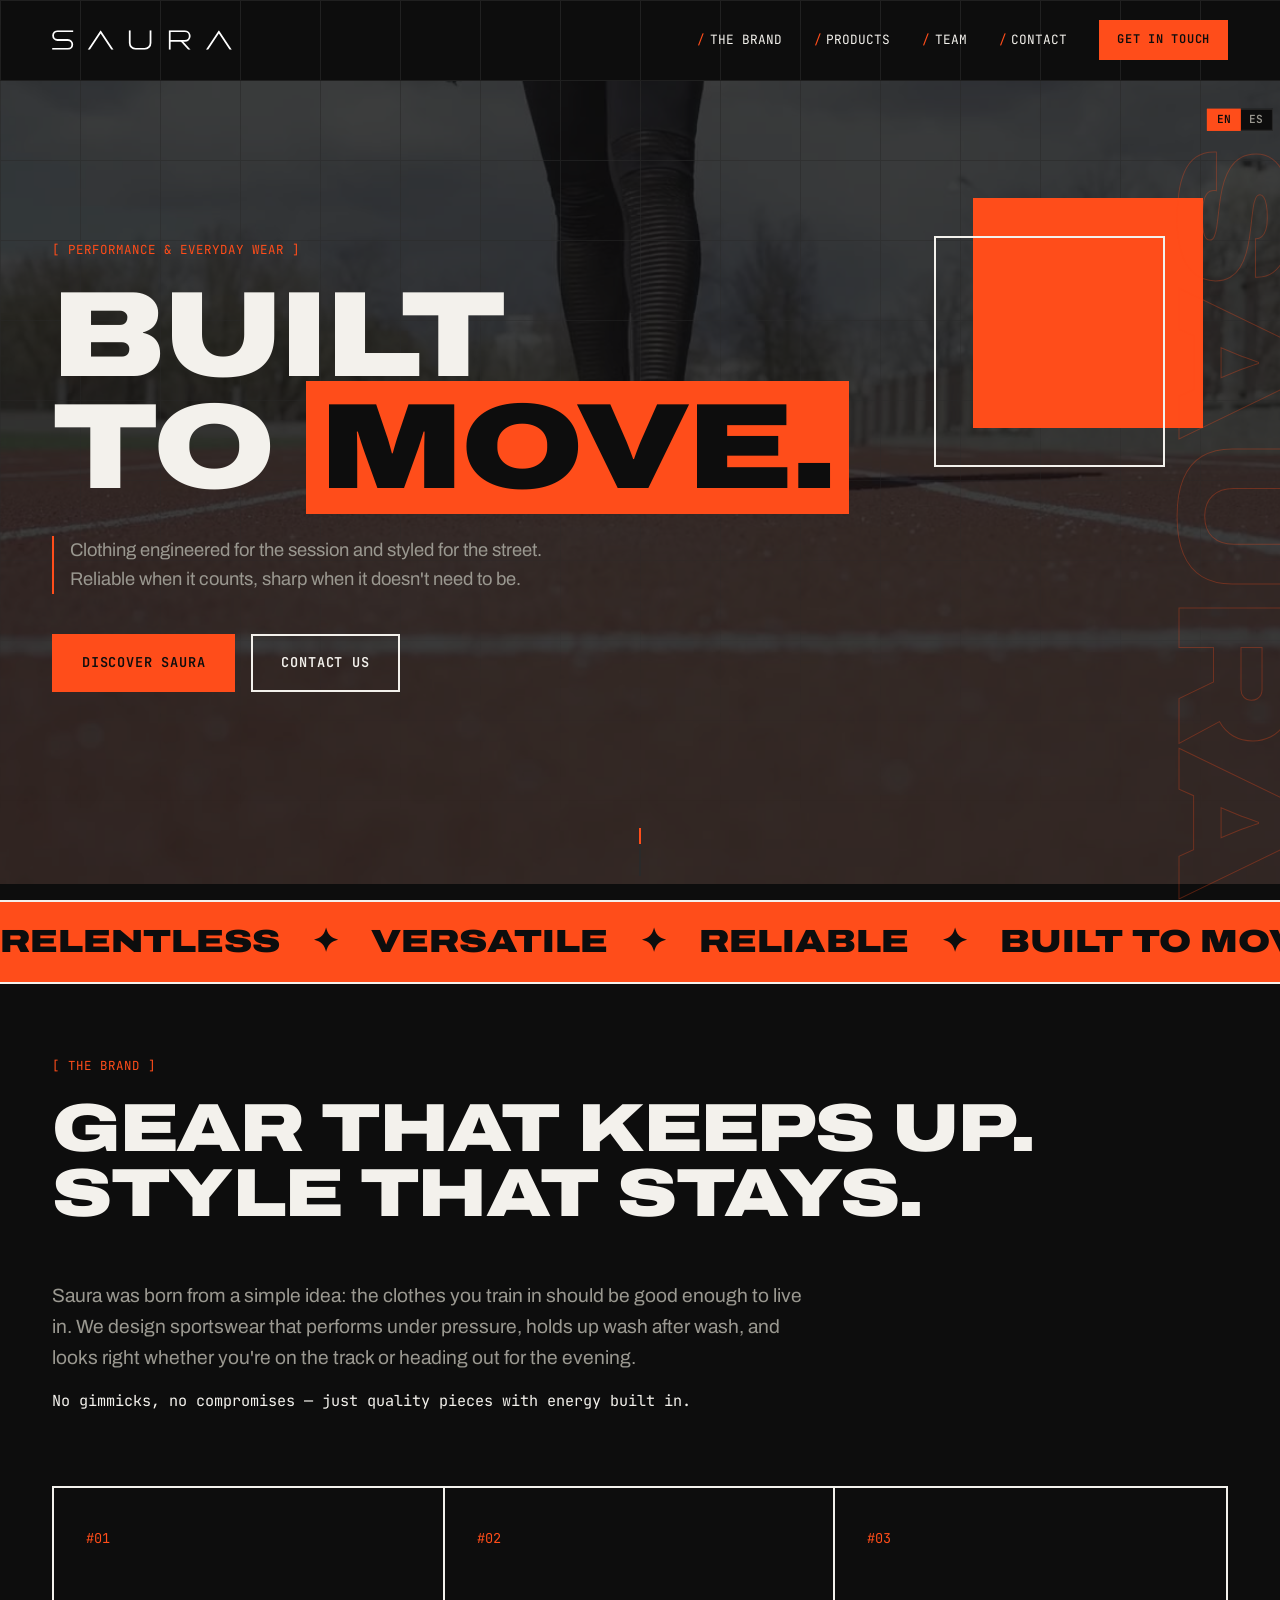
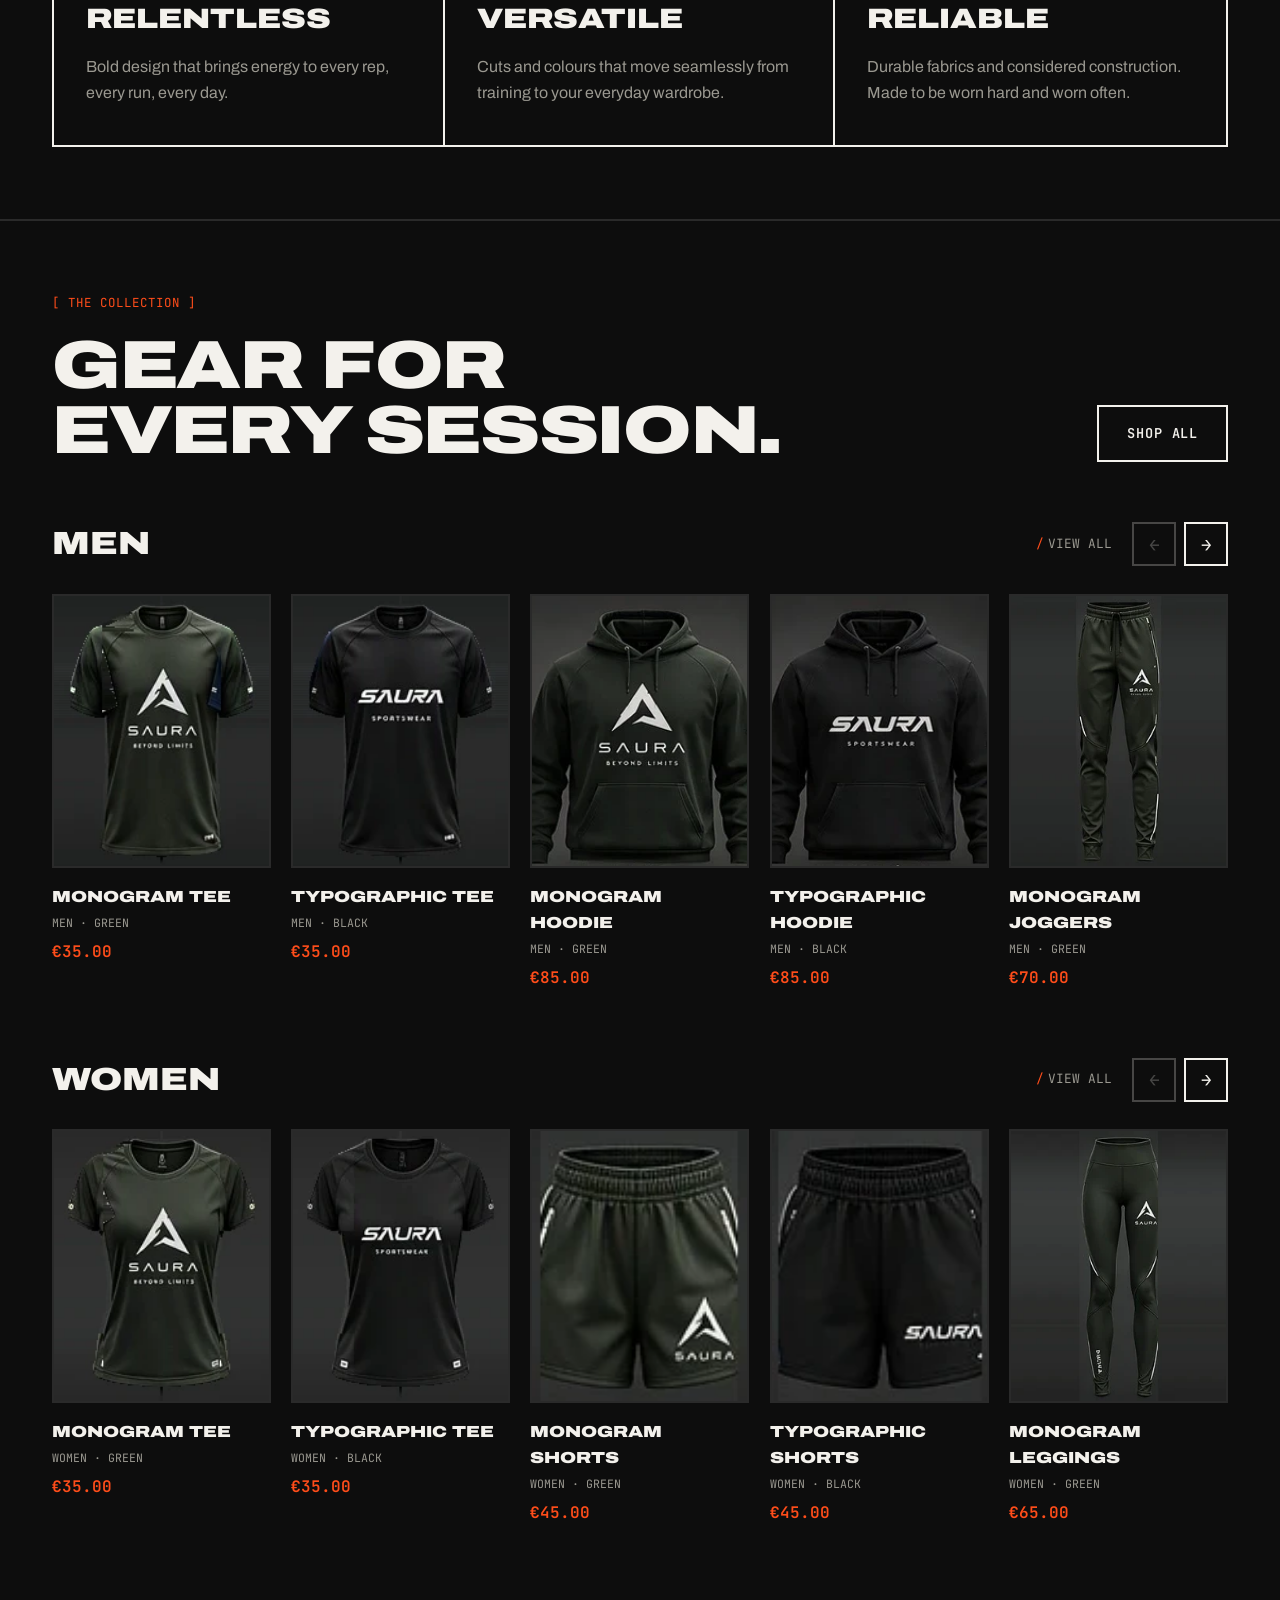
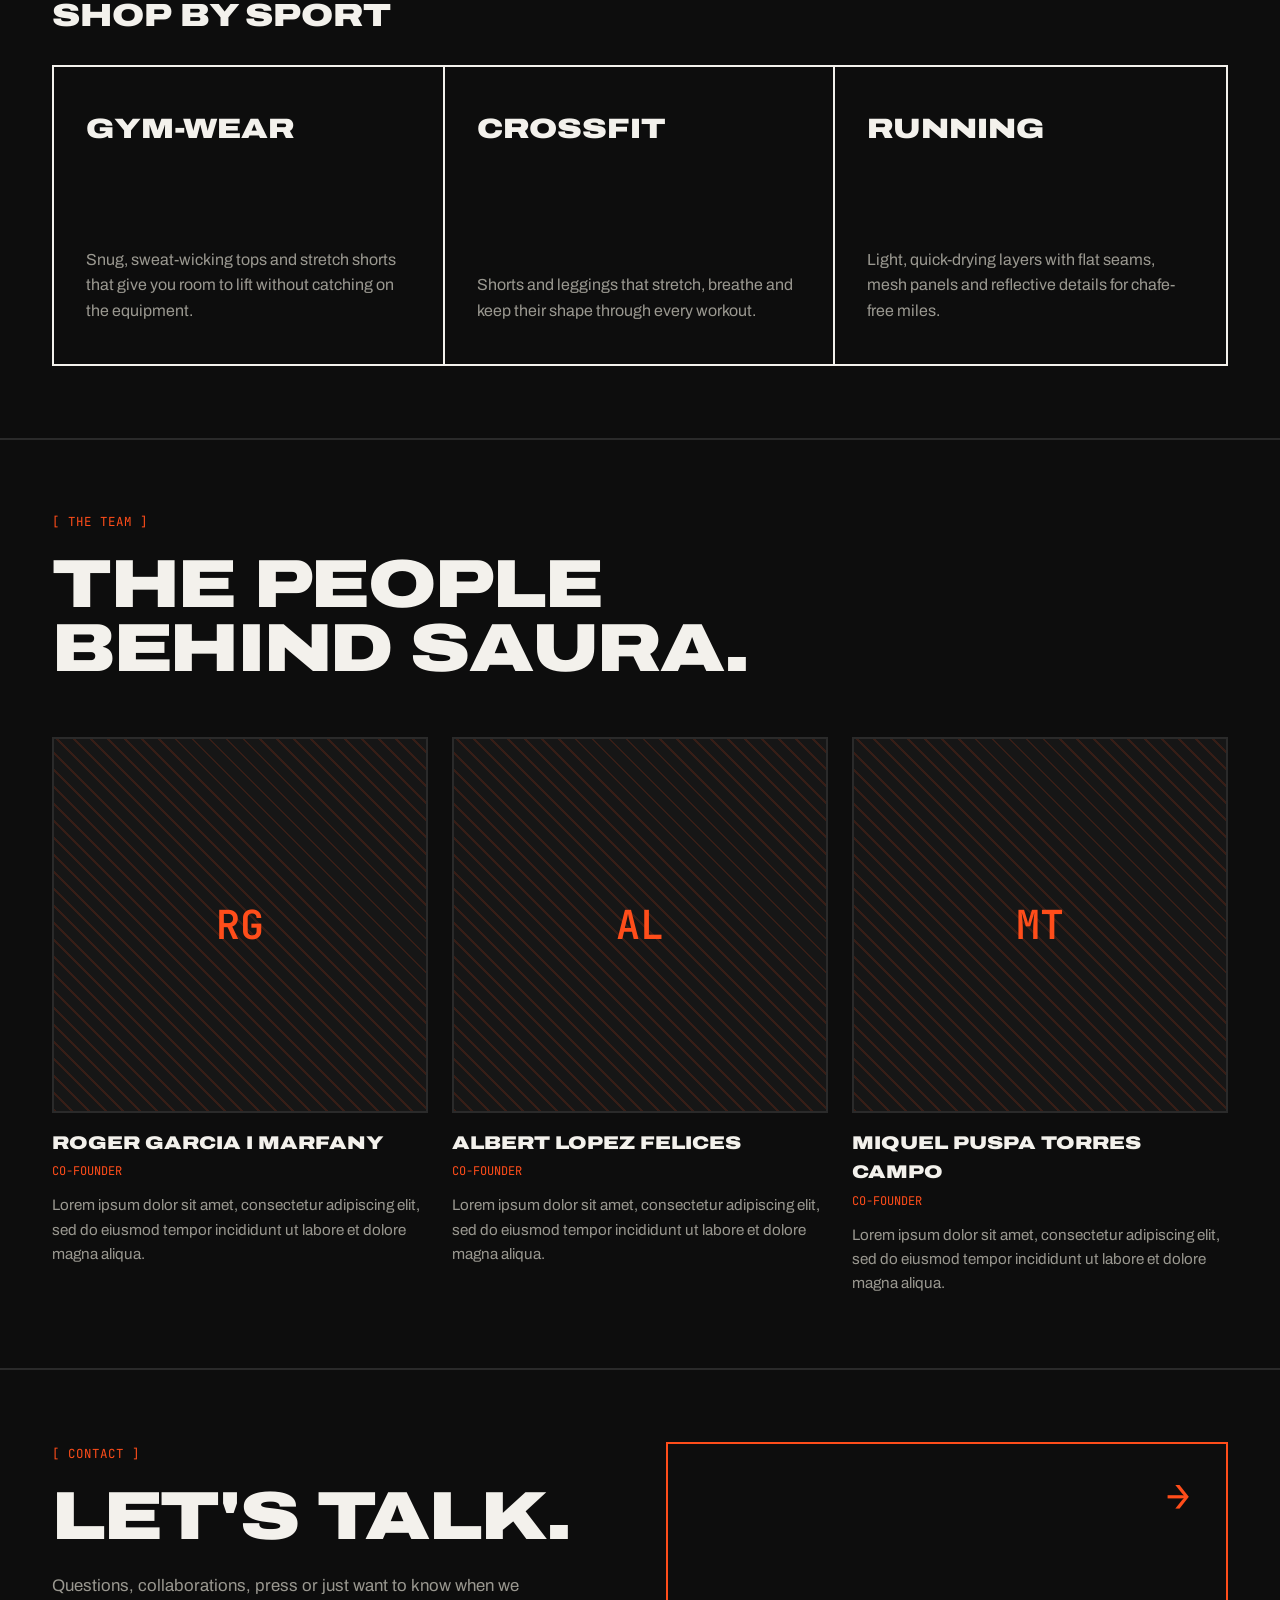
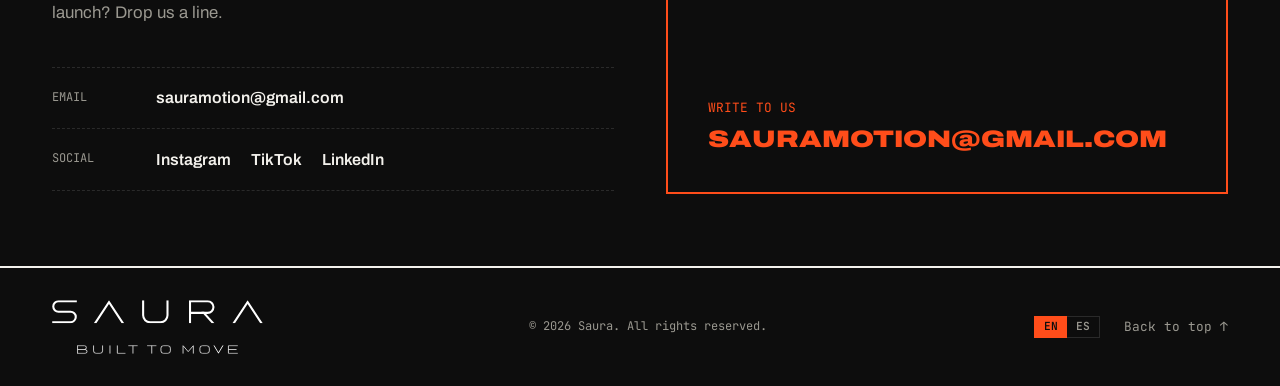
==== commit a682d98d: "Monograma and Tipográfico only; sport filter and Shop by sport row - Catalogue reduced to 18 product" ====
--- a/index.html
+++ b/index.html
@@ -11,6 +11,9 @@
   <link href="https://fonts.googleapis.com/css2?family=Archivo:wdth,wght@62..125,400..900&family=JetBrains+Mono:wght@400;600&display=swap" rel="stylesheet">
 
   <link rel="stylesheet" href="css/styles.css">
+  <!-- Start downloading the hero's still frame straight away, before the scripts run: it's
+       the first big thing visitors see on tablets and desktops. Phones skip it (media). -->
+  <link rel="preload" as="image" href="assets/video/hero-poster.jpg" media="(min-width: 761px)" fetchpriority="high">
 </head>
 <body>
 
@@ -18,6 +21,13 @@
   <header class="site-header" id="#top">
     <div class="container nav">
       <a href="#top" class="logo"><img src="assets/logo/saura-wordmark-white.svg" alt="Saura" width="180" height="20"></a>
+
+      <!-- Language buttons for the compact navbar (760px and narrower); wider screens use the
+           pair in the top bar / hero instead. -->
+      <div class="lang-switch nav-lang" role="group" aria-label="Language" data-i18n-attr="aria-label: lang.label">
+        <button type="button" class="lang-btn" data-lang="en" lang="en" aria-label="English" aria-pressed="true">EN</button>
+        <button type="button" class="lang-btn" data-lang="es" lang="es" aria-label="Español" aria-pressed="false">ES</button>
+      </div>
 
       <button class="nav-toggle" aria-label="Open menu" aria-expanded="false" aria-controls="nav-menu">
         <span></span><span></span>
@@ -182,6 +192,40 @@
             </div>
           </div>
           <div class="carousel-track" tabindex="0" aria-label="Women's products" data-i18n-attr="aria-label: carousel.women.track"></div>
+        </div>
+
+        <!-- Shop by sport: same cards as the brand pillars (hover video, still on phones),
+             each one a link to the catalogue with that sport filter already selected -->
+        <div class="sports">
+          <div class="carousel-head">
+            <h3 class="carousel-title" data-i18n="sports.title">Shop by sport</h3>
+          </div>
+          <div class="pillars">
+          <a href="products.html?sport=gym" class="pillar pillar--gym reveal" data-sport="gym">
+            <div class="pillar-media" aria-hidden="true">
+              <video data-src="assets/video/sport-gym.mp4" data-poster="assets/video/sport-gym.webp"
+                     muted loop playsinline preload="none"></video>
+            </div>
+            <h3 data-i18n="sport.gym">Gym-wear</h3>
+            <p data-i18n="sport.gym.text">Snug, sweat-wicking tops and stretch shorts that give you room to lift without catching on the equipment.</p>
+          </a>
+          <a href="products.html?sport=crossfit" class="pillar pillar--crossfit reveal" data-sport="crossfit">
+            <div class="pillar-media" aria-hidden="true">
+              <video data-src="assets/video/sport-crossfit.mp4" data-poster="assets/video/sport-crossfit.webp"
+                     muted loop playsinline preload="none"></video>
+            </div>
+            <h3 data-i18n="sport.crossfit">Crossfit</h3>
+            <p data-i18n="sport.crossfit.text">Shorts and leggings that stretch, breathe and keep their shape through every workout.</p>
+          </a>
+          <a href="products.html?sport=running" class="pillar pillar--running reveal" data-sport="running">
+            <div class="pillar-media" aria-hidden="true">
+              <video data-src="assets/video/sport-running.mp4" data-poster="assets/video/sport-running.webp"
+                     muted loop playsinline preload="none"></video>
+            </div>
+            <h3 data-i18n="sport.running">Running</h3>
+            <p data-i18n="sport.running.text">Light, quick-drying layers with flat seams, mesh panels and reflective details for chafe-free miles.</p>
+          </a>
+          </div>
         </div>
       </div>
     </section>
--- a/css/styles.css
+++ b/css/styles.css
@@ -173,6 +173,7 @@
 .topbar .lang-btn { background: var(--c-bg); }
 
 .lang-switch { display: flex; }
+.nav-lang { display: none; }   /* only shown in the compact navbar, see the 760px block */
 .lang-btn {
   padding: 0.15rem 0.55rem;
   background: transparent;
@@ -379,9 +380,10 @@
   /* Padding as variables so the background video can line up with it exactly */
   --hero-pad-top: calc(var(--topbar-h) + var(--header-h) + 2rem);
   --hero-pad-bottom: 5rem;
-  /* Where the background video starts/ends. Phones: inside the padding. Bigger screens
-     (below): from the bottom of the navbar to just above the marquee. */
-  --hero-video-top: var(--hero-pad-top);
+  /* Where the background video (phones: still image) starts and ends. It always starts just
+     under the hero grid's first horizontal line (--grid-h, see .hero-bg::before). Phones end
+     at the bottom padding; bigger screens (below) end just above the marquee. */
+  --hero-video-top: calc(var(--topbar-h) + var(--grid-h) + 1px);
   --hero-video-bottom: var(--hero-pad-bottom);
   position: relative;
   min-height: 100vh;
@@ -394,8 +396,6 @@
 
 @media (min-width: 761px) {
   .hero {
-    /* Just under the hero grid's first horizontal line (--grid-h, see .hero-bg::before) */
-    --hero-video-top: calc(var(--topbar-h) + var(--grid-h) + 1px);
     --hero-video-bottom: 1rem;                                     /* small gap above the marquee */
   }
 }
@@ -607,9 +607,9 @@
 .pillar:hover .pillar-media { opacity: 1; }
 .pillar:hover p { color: var(--c-text); }   /* a touch brighter over the footage */
 
-/* Touch screens (phones, tablets) can't hover: show a still from each clip instead, all
-   the time. Background images inside a media query only download when it matches. */
-@media (hover: none) {
+/* Touch screens (phones, tablets) and phone-width windows: show a still from each clip
+   instead, all the time. Background images inside a media query only download when it matches. */
+@media (hover: none), (max-width: 760px) {
   .pillar-media { opacity: 1; }
   .pillar-media video { display: none; }
   .pillars .pillar p { color: var(--c-text); }   /* brighter, for the light pool photo
@@ -617,6 +617,9 @@
   .pillar--ropes .pillar-media { background-image: url("../assets/video/brand-ropes.webp"); }
   .pillar--swim .pillar-media { background-image: url("../assets/video/brand-swim.webp"); }
   .pillar--climb .pillar-media { background-image: url("../assets/video/brand-climb.webp"); }
+  .pillar--gym .pillar-media { background-image: url("../assets/video/sport-gym.webp"); }
+  .pillar--crossfit .pillar-media { background-image: url("../assets/video/sport-crossfit.webp"); }
+  .pillar--running .pillar-media { background-image: url("../assets/video/sport-running.webp"); }
 }
 
 .pillar-num {
@@ -629,6 +632,53 @@
 .pillar-num::before { content: "#"; }
 .pillar h3 { font-size: 1.75rem; margin-bottom: 0.75rem; }
 .pillar p { color: var(--c-muted); margin: 0; transition: color 0.25s; }
+
+/* Shop by sport: on hover the card text is swapped for a rotating piece (small photo +
+   name + price). Built by js/products.js (initSportShowcase). Both share one grid cell. */
+.sport-copy { display: grid; }
+.sports .pillar h3 { margin-top: 0; }   /* no number above it on these cards */
+.sport-copy > * { grid-area: 1 / 1; transition: opacity 0.3s; }
+.sport-copy > p { align-self: end; }   /* card text sits at the bottom, like the piece that replaces it */
+.sport-piece {
+  display: none;   /* only where hover works (below); phones keep the card text */
+  align-items: flex-end;   /* name sits low, level with the bottom of the photo */
+  gap: 1rem;
+  opacity: 0;
+  pointer-events: none;
+}
+.sport-piece-photo {
+  position: relative;
+  flex: none;
+  width: 128px;
+  aspect-ratio: 4 / 5;   /* 128 × 160 */
+  border: 2px solid var(--c-text);
+  background: var(--c-surface);
+  overflow: hidden;
+}
+.sport-piece-photo img {
+  position: absolute;
+  inset: 0;
+  width: 100%;
+  height: 100%;
+  object-fit: cover;
+  opacity: 0;
+  transition: opacity 0.35s ease;   /* smooth but fast swap between pieces */
+}
+.sport-piece-photo img.is-active { opacity: 1; }
+.sports .pillar .sport-piece-name {
+  margin: 0;
+  color: var(--c-text);
+  font-family: var(--f-mono);
+  font-size: 0.8rem;
+  line-height: 1.5;
+  text-transform: uppercase;
+}
+@media (hover: hover) and (min-width: 761px) {
+  /* Shown but transparent until hover, so it already holds its space: no jump on hover */
+  .sport-piece { display: flex; }
+  .sports .pillar:hover .sport-copy > p { opacity: 0; }
+  .sports .pillar:hover .sport-piece { opacity: 1; }
+}
 
 /* ---------- Products (front page) ---------- */
 .products { border-top: 2px solid var(--c-line); }
@@ -641,7 +691,9 @@
   gap: 1.5rem;
 }
 
-.carousel + .carousel { margin-top: 4rem; }
+.carousel + .carousel,
+.sports { margin-top: 4rem; }   /* the sports row sits after the Women carousel */
+.sports .pillar { color: inherit; display: block; }   /* the cards are links here */
 
 .carousel-head {
   display: flex;
@@ -875,6 +927,17 @@
 .filter-btn[aria-pressed="true"] { background: var(--c-accent); color: var(--c-on-accent); }
 
 .catalogue-tools { display: flex; align-items: center; gap: 1.25rem; }
+
+/* Wide screens: three columns, the sport buttons exactly in the middle
+   (the two outer columns share the leftover space equally) */
+@media (min-width: 1101px) {
+  .catalogue-bar { display: grid; grid-template-columns: 1fr auto 1fr; }
+  .catalogue-tools { justify-self: end; }
+}
+/* Narrower: collection left and tools right on the first line, sport buttons centred below */
+@media (max-width: 1100px) {
+  .filter-group--sport { order: 3; flex: 1 1 100%; justify-content: center; }
+}
 .filter-select {
   min-width: 0;
   max-width: 100%;
@@ -1215,10 +1278,22 @@
   .page-hero::after { right: -6vw; width: 26vw; height: 26vw; opacity: 0.6; }
   .page-title { max-width: none; }
 
-  /* Cart button sits before the menu button on small screens */
-  .cart-btn { order: 1; margin-left: auto; margin-right: 0.75rem; }
+  /* Compact navbar, left to right: logo … cart · EN/ES · menu button.
+     The logo's auto margin pushes the rest to the right edge. */
+  /* The buttons keep their size; on very narrow phones with the cart showing, the logo
+     shrinks instead (keeping its proportions) */
+  .nav .logo { margin-right: auto; min-width: 0; padding-right: 0.5rem; }
+  .nav .logo img { width: 100%; max-width: 180px; height: auto; }
+  .cart-btn, .nav-lang, .nav-toggle { flex-shrink: 0; }
+  .cart-btn { order: 1; margin-right: 0.5rem; padding: 0 0.6rem; }
   .cart-btn-label { display: none; }
-  .nav-toggle { order: 2; }
+  .nav-lang { display: flex; order: 2; margin-right: 0.5rem; }
+  /* Same size as the cart button without its 2px border: 36px tall, and the pair as wide as
+     the cart button's inside (65px = 2 × 32.5px) */
+  .nav-lang .lang-btn { width: 32.5px; height: 36px; padding: 0; }
+  .nav-toggle { order: 3; }
+  /* The top bar / hero pair would be a duplicate here */
+  .topbar .lang-switch { display: none; }
 
   .pd-layout { grid-template-columns: 1fr; }
   .pd-photo { width: 100%; max-width: 360px; margin: 0 auto; }
@@ -1237,6 +1312,10 @@
   .product-name { font-size: 0.85rem; }
   .filter-group,
   .catalogue-tools { flex: 1 1 100%; }
+  .filter-btn { padding-left: 0.5rem; padding-right: 0.5rem; font-size: 0.72rem; white-space: nowrap; }   /* "All sports" on one line */
+  /* One row each, top to bottom: collection, sport, type + count */
+  .filter-group--sport { order: 2; }
+  .catalogue-tools { order: 3; }
   .filter-btn { flex: 1; }
   .catalogue-tools { justify-content: space-between; gap: 0.75rem; min-width: 0; }
   .filter-select { flex: 1 1 0; }
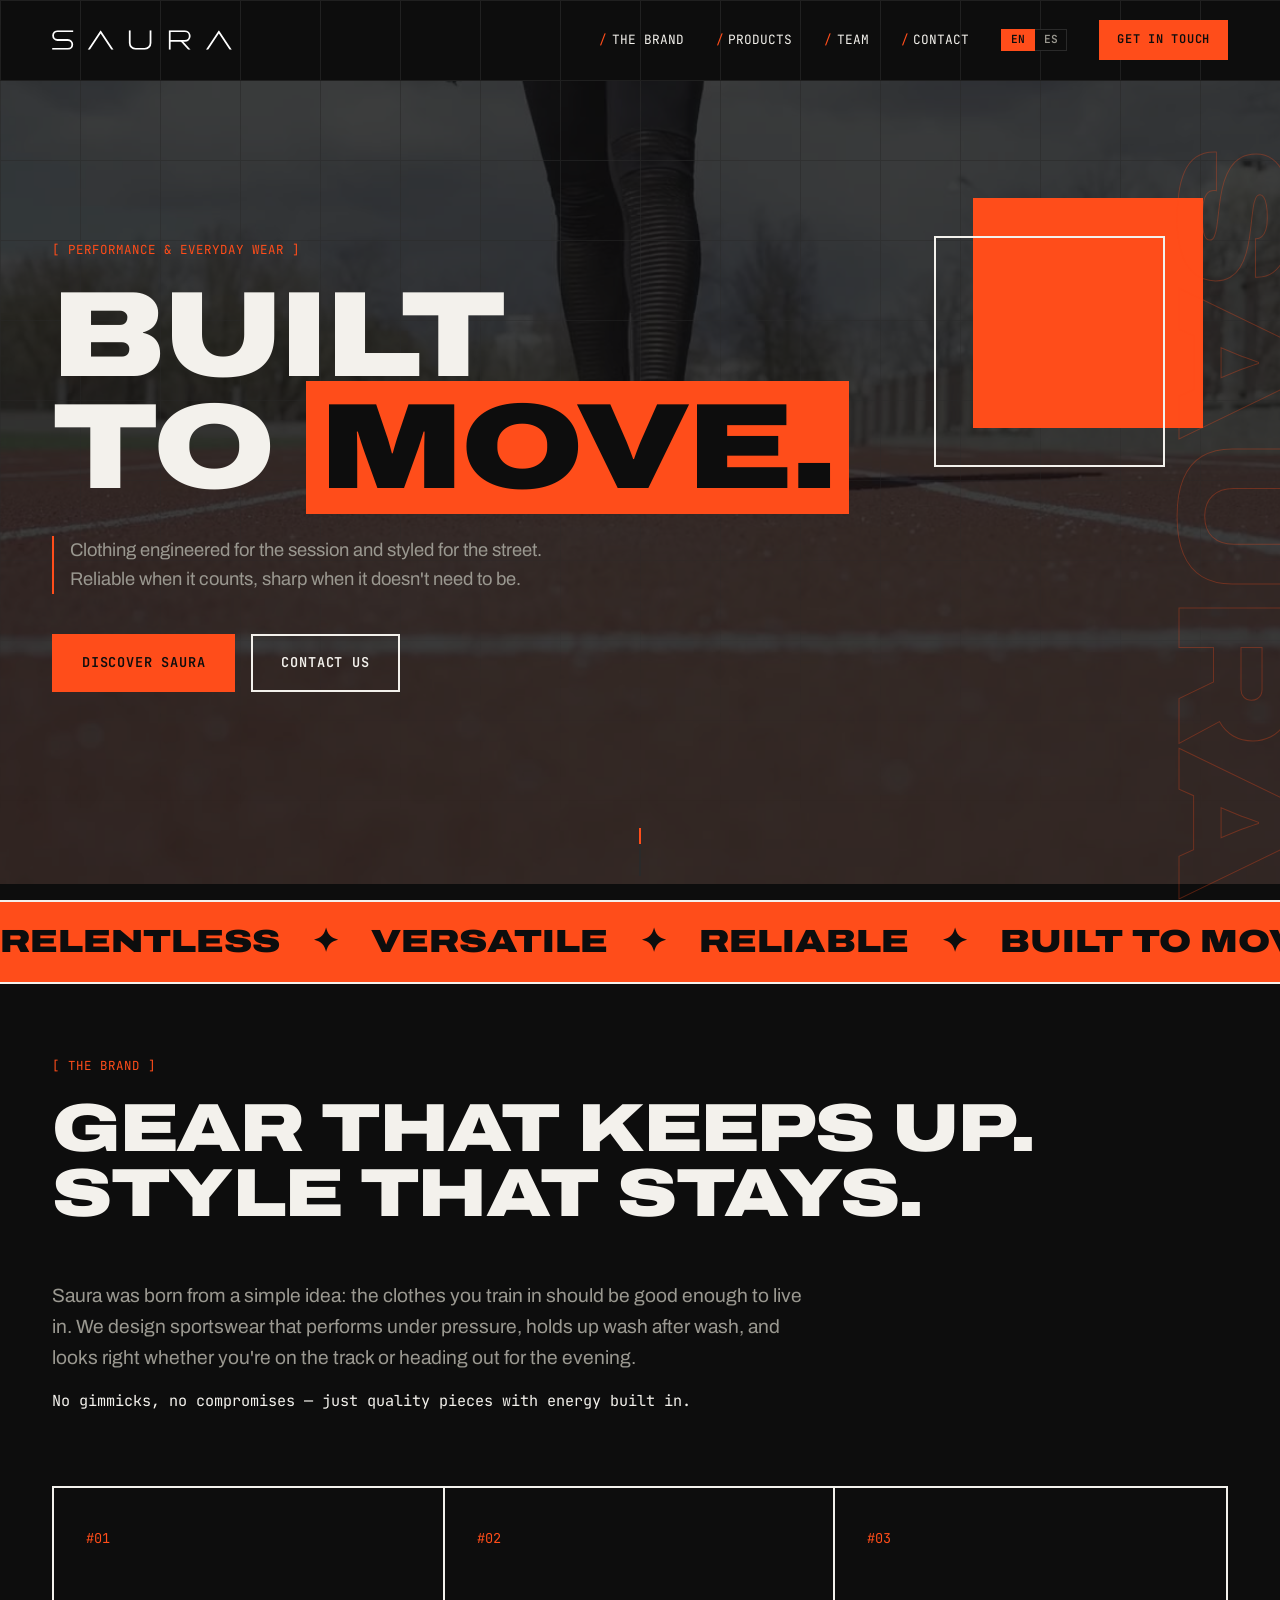
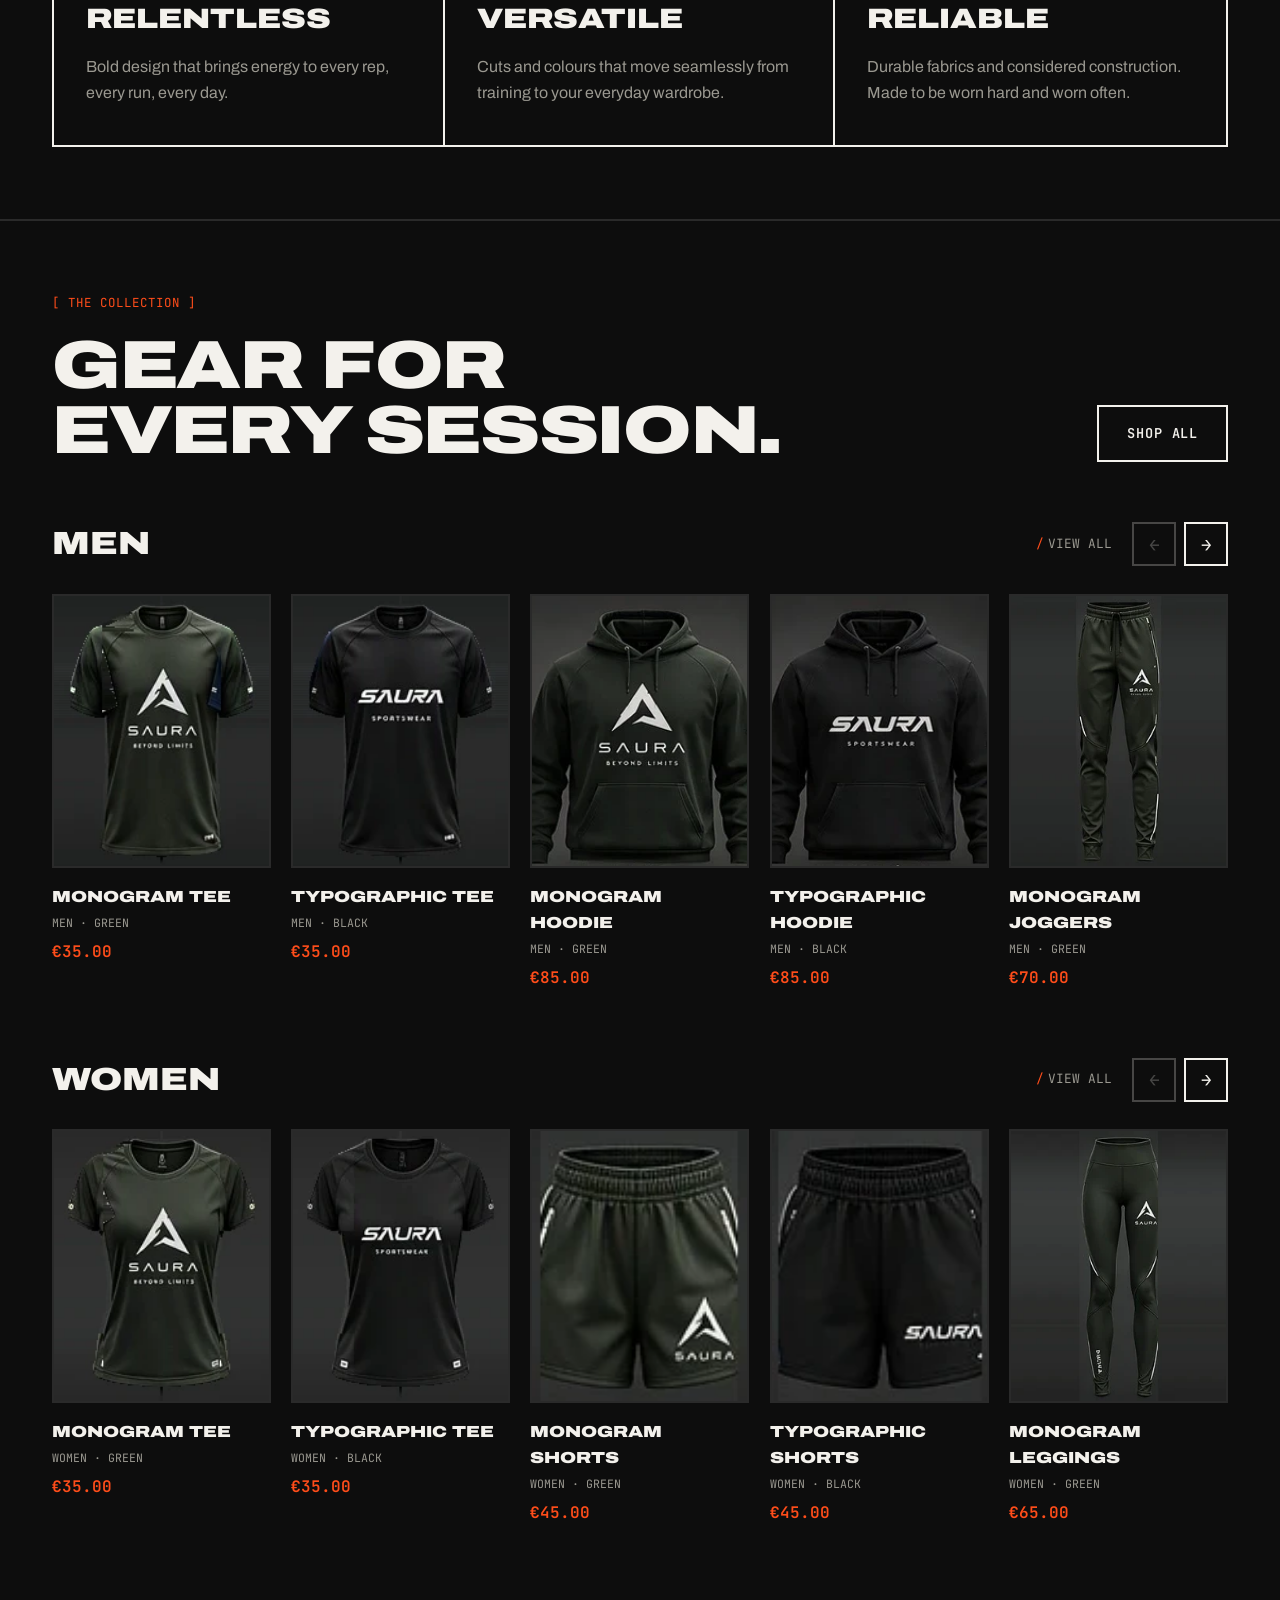
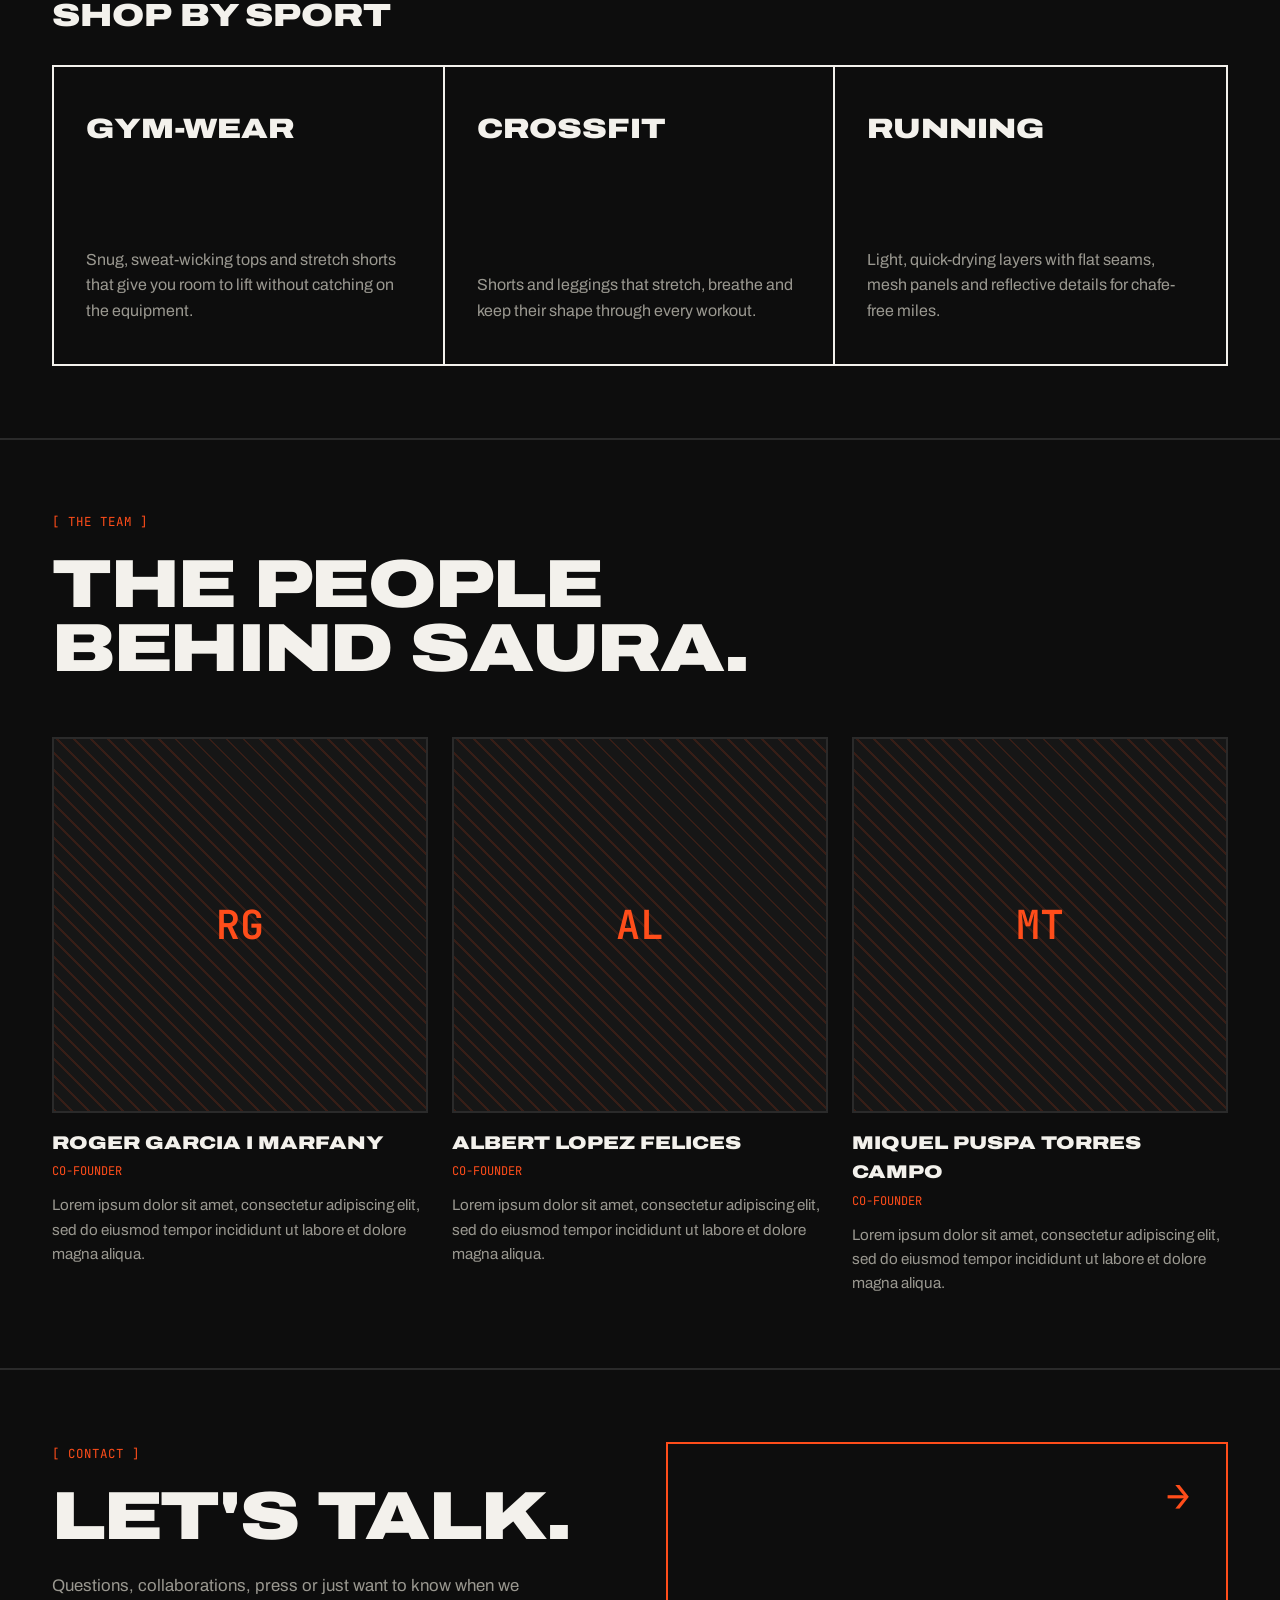
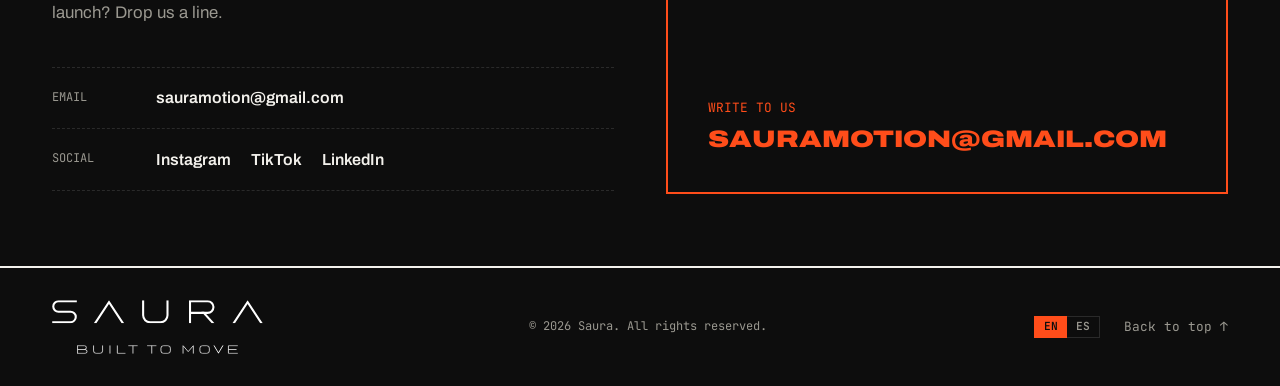
==== commit e4b06192: "Spanish revision; language switcher in the navbar - Spanish: missing strings added (sports section, " ====
--- a/index.html
+++ b/index.html
@@ -22,8 +22,8 @@
     <div class="container nav">
       <a href="#top" class="logo"><img src="assets/logo/saura-wordmark-white.svg" alt="Saura" width="180" height="20"></a>
 
-      <!-- Language buttons for the compact navbar (760px and narrower); wider screens use the
-           pair in the top bar / hero instead. -->
+      <!-- Language buttons for the compact navbar (760px and narrower); wider screens have the
+           pair inside the menu, between Contact and Get in touch. -->
       <div class="lang-switch nav-lang" role="group" aria-label="Language" data-i18n-attr="aria-label: lang.label">
         <button type="button" class="lang-btn" data-lang="en" lang="en" aria-label="English" aria-pressed="true">EN</button>
         <button type="button" class="lang-btn" data-lang="es" lang="es" aria-label="Español" aria-pressed="false">ES</button>
@@ -38,6 +38,10 @@
         <a href="products.html" data-i18n="nav.products">Products</a>
         <a href="#team" data-i18n="nav.team">Team</a>
         <a href="#contact" data-i18n="nav.contact">Contact</a>
+        <div class="lang-switch menu-lang" role="group" aria-label="Language" data-i18n-attr="aria-label: lang.label">
+          <button type="button" class="lang-btn" data-lang="en" lang="en" aria-label="English" aria-pressed="true">EN</button>
+          <button type="button" class="lang-btn" data-lang="es" lang="es" aria-label="Español" aria-pressed="false">ES</button>
+        </div>
         <a href="#contact" class="btn btn-small" data-i18n="nav.cta">Get in touch</a>
       </nav>
     </div>
@@ -56,15 +60,6 @@
                muted loop playsinline preload="none"></video>
       </div>
 
-      <!-- Language buttons: inside the hero, in the top-right corner of the video area -->
-      <div class="topbar">
-        <div class="container topbar-inner">
-          <div class="lang-switch" role="group" aria-label="Language" data-i18n-attr="aria-label: lang.label">
-            <button type="button" class="lang-btn" data-lang="en" lang="en" aria-label="English" aria-pressed="true">EN</button>
-            <button type="button" class="lang-btn" data-lang="es" lang="es" aria-label="Español" aria-pressed="false">ES</button>
-          </div>
-        </div>
-      </div>
 
       <div class="hero-bg" aria-hidden="true">
         <span class="hero-stripe"></span>
--- a/css/styles.css
+++ b/css/styles.css
@@ -22,7 +22,7 @@
   --container: 1240px;
   --gutter: clamp(1rem, 4vw, 2rem);
   --section-pad: 4.5rem;
-  --topbar-h: 0px;          /* the language buttons sit over the hero, so they take no space */
+  --topbar-h: 0px;          /* no top bar any more (the language buttons are in the navbar); kept at 0 so the calc()s below stay valid */
   --header-h: 80px;
   /* Hero grid squares are the navbar's height, so the top row of squares is the navbar */
   --grid-w: var(--header-h);
@@ -136,42 +136,11 @@
 .btn-full { width: 100%; text-align: center; }
 .btn:disabled { opacity: 0.4; cursor: not-allowed; transform: none; box-shadow: none; }
 
-/* ---------- Top bar (language) ---------- */
-/* Language buttons laid over the top-right of the hero, just below the navbar.
-   They scroll away with the page; the footer has a second pair. */
-.topbar {
-  position: absolute;
-  top: var(--header-h);
-  left: 0;
-  right: 0;
-  z-index: 99;           /* below the header and its mobile menu */
-  pointer-events: none;  /* only the buttons themselves are clickable */
-}
-.topbar-inner {
-  display: flex;
-  justify-content: flex-end;
-  padding-top: 0.5rem;
-}
-/* Front page: the buttons live inside the hero, in the top-right corner of the video area
-   (--hero-video-top is where the video starts) */
-.hero .topbar { top: var(--hero-video-top); }
-.hero .topbar-inner { padding-top: 0.75rem; }
-/* Big screens: centre the buttons inside one square of the hero grid, the last full
-   square on the right of the row just under the navbar. The .topbar box is that row
-   (one grid square tall, full width); round(down, 100%, square) is the right edge of the
-   last full column, so half a square back from it is that square's centre. */
-@media (min-width: 761px) {
-  .hero .topbar { top: var(--grid-h); height: var(--grid-h); }
-  .hero .topbar .lang-switch {
-    position: absolute;
-    top: 50%;
-    left: calc(round(down, 100%, var(--grid-w)) - var(--grid-w) / 2);
-    transform: translate(-50%, -50%);
-  }
-}
-.topbar .lang-switch { pointer-events: auto; }
-.topbar .lang-btn { background: var(--c-bg); }
-
+/* ---------- Language buttons ---------- */
+/* Wide screens: in the navbar menu, between Contact and Get in touch (same 2rem gap as
+   the links). Phones (760px and narrower): .nav-lang next to the menu button instead.
+   The footer has a third pair. */
+.menu-lang .lang-btn { background: var(--c-bg); }   /* solid, so the hero grid doesn't show through */
 .lang-switch { display: flex; }
 .nav-lang { display: none; }   /* only shown in the compact navbar, see the 760px block */
 .lang-btn {
@@ -227,6 +196,7 @@
   align-items: center;
   gap: 2rem;
 }
+.nav-menu a { white-space: nowrap; }   /* links and the button stay on one line */
 .nav-menu a:not(.btn) {
   font-family: var(--f-mono);
   font-size: 0.8rem;
@@ -784,6 +754,43 @@
   .card-add:hover { background: var(--c-text); }
 }
 .card-add:focus-visible { outline: 2px solid var(--c-text); outline-offset: 2px; }
+
+/* Quick-add size grid: sits just above the button, across the photo. 6 sizes in a row on
+   wide cards, 3 × 2 on narrow ones (phones). */
+.card-sizes {
+  position: absolute;
+  z-index: 3;
+  left: 0.75rem;
+  right: 0.75rem;
+  top: calc(125cqw - 2.75rem - 1.25rem);   /* the button's top edge, minus a small gap... */
+  transform: translateY(-100%);            /* ...then lifted by its own height */
+  display: grid;
+  grid-template-columns: repeat(6, 1fr);
+  gap: 4px;
+  padding: 4px;
+  background: var(--c-bg);
+  border: 2px solid var(--c-accent);
+}
+@container (max-width: 220px) {
+  .card-sizes { grid-template-columns: repeat(3, 1fr); }
+}
+.card-size {
+  height: 2rem;
+  padding: 0;
+  background: var(--c-surface);
+  color: var(--c-text);
+  border: 2px solid var(--c-line);
+  font-family: var(--f-mono);
+  font-size: 0.7rem;
+  font-weight: 600;
+  cursor: pointer;
+  transition: border-color 0.2s, background 0.2s, color 0.2s;
+}
+.card-size:hover,
+.card-size:focus-visible { border-color: var(--c-accent); outline: none; }
+.card-size[aria-pressed="true"] { background: var(--c-accent); border-color: var(--c-accent); color: var(--c-on-accent); }
+/* While the grid is open the button stays visible (white = "open") even off hover */
+.product-card-wrap.is-picking .card-add { opacity: 1; transform: none; pointer-events: auto; background: var(--c-text); }
 .product-card:focus-visible { outline: 2px solid var(--c-accent); outline-offset: 4px; }
 
 .product-media {
@@ -876,7 +883,7 @@
   position: absolute;
   z-index: -1;
   right: 6%;
-  top: calc(var(--topbar-h) + var(--header-h) + 3.5rem);   /* clears the language buttons */
+  top: calc(var(--topbar-h) + var(--header-h) + 3.5rem);   /* kept where it sat under the old language buttons */
   width: 12vw;
   height: 12vw;
   background: var(--c-accent);
@@ -953,14 +960,6 @@
   cursor: pointer;
 }
 .filter-select:focus-visible { outline: none; border-color: var(--c-accent); }
-.catalogue-count {
-  margin: 0;
-  font-family: var(--f-mono);
-  font-size: 0.75rem;
-  text-transform: uppercase;
-  color: var(--c-muted);
-  white-space: nowrap;
-}
 
 .product-grid {
   display: grid;
@@ -1041,7 +1040,18 @@
   color: var(--c-accent);
 }
 
+.pd-sizes,
 .pd-colours { margin-bottom: 2rem; }
+/* Size label on the left, scale dropdown on the right */
+.pd-option-head {
+  display: flex;
+  align-items: center;
+  justify-content: space-between;
+  gap: 1rem;
+  margin-bottom: 0.75rem;
+}
+.pd-option-head .pd-label { margin-bottom: 0; }
+.pd-scale { padding-top: 0.35rem; padding-bottom: 0.35rem; font-size: 0.75rem; }
 .pd-label {
   margin-bottom: 0.75rem;
   font-family: var(--f-mono);
@@ -1051,19 +1061,35 @@
 }
 .pd-label strong { color: var(--c-text); font-weight: 600; }
 .swatches { display: flex; flex-wrap: wrap; gap: 0.75rem; }
+/* Colour and size squares. One frame only: at rest the outline sits exactly over the
+   (transparent) border, so it looks like a 2px border; hovered, picked or focused, that same
+   frame slides outwards and changes colour. The colour fills the border area too
+   (backgrounds reach under the border), so the square stays the full 40px. */
 .swatch {
   width: 40px; height: 40px;
   padding: 0;
   background: var(--swatch);
-  border: 2px solid var(--c-line);
+  border: 2px solid transparent;
   cursor: pointer;
-  transition: outline-color 0.2s;
-  outline: 2px solid transparent;
-  outline-offset: 3px;
-}
+  outline: 2px solid var(--c-line);
+  outline-offset: -2px;
+  transition: outline-color 0.2s, outline-offset 0.2s var(--ease);
+}
+.swatch:hover,
+.swatch:focus-visible,
+.swatch[aria-checked="true"] { outline-offset: 3px; }
 .swatch:hover { outline-color: var(--c-muted); }
 .swatch[aria-checked="true"] { outline-color: var(--c-accent); }
 .swatch:focus-visible { outline-color: var(--c-text); }
+/* Size squares: the same box, with the size written inside */
+.swatch--size {
+  background: var(--c-bg);
+  color: var(--c-text);
+  font-family: var(--f-mono);
+  font-size: 0.75rem;
+  font-weight: 600;
+}
+.swatch--size[aria-checked="true"] { color: var(--c-accent); }
 
 .pd-actions { display: flex; flex-wrap: wrap; gap: 1rem; }
 .pd-actions .btn { flex: 1 1 180px; text-align: center; }
@@ -1236,12 +1262,12 @@
   .contact-cta { min-height: 16rem; }
   .carousel-track { --per-view: 3.3; }
   .product-grid { grid-template-columns: repeat(4, 1fr); }
-  /* Tablets: tighter menu so the links stay on one line and clear of the logo */
-  .nav-menu { gap: 1.25rem; }
-  .nav-menu a { white-space: nowrap; }
-}
-
-@media (max-width: 760px) {
+}
+
+/* Compact navbar (menu button) up to 1100px: wider than the rest of the phone layout,
+   because below that the full menu, the EN/ES pair and the cart button (longer still in
+   Spanish) don't leave room for the logo. */
+@media (max-width: 1100px) {
   .nav-toggle { display: block; }
 
   .nav-menu {
@@ -1265,19 +1291,6 @@
     font-size: clamp(1.5rem, 8vw, 2.25rem);
   }
 
-  .hero-stripe:nth-child(1),
-  /* Start the square below the language buttons (top-right of the video area), so the
-     orange EN/ES button doesn't disappear into the orange square */
-  .hero-stripe:nth-child(2) { width: 34vw; height: 34vw; top: calc(var(--hero-pad-top) + 3rem); }
-  .hero-stripe:nth-child(1) { right: -8vw; }
-  .hero-stripe:nth-child(2) { right: -4vw; top: calc(var(--hero-pad-top) + 3rem + 4vw); }
-  .hero-word { display: none; }
-
-  .carousel-track { --per-view: 2.4; --gap: 0.75rem; }
-  .product-grid { grid-template-columns: repeat(3, 1fr); gap: 1.75rem 0.75rem; }
-  .page-hero::after { right: -6vw; width: 26vw; height: 26vw; opacity: 0.6; }
-  .page-title { max-width: none; }
-
   /* Compact navbar, left to right: logo … cart · EN/ES · menu button.
      The logo's auto margin pushes the rest to the right edge. */
   /* The buttons keep their size; on very narrow phones with the cart showing, the logo
@@ -1292,8 +1305,24 @@
      the cart button's inside (65px = 2 × 32.5px) */
   .nav-lang .lang-btn { width: 32.5px; height: 36px; padding: 0; }
   .nav-toggle { order: 3; }
-  /* The top bar / hero pair would be a duplicate here */
-  .topbar .lang-switch { display: none; }
+  /* The in-menu pair would be a duplicate here */
+  .nav-menu .menu-lang { display: none; }
+}
+
+
+@media (max-width: 760px) {
+  .hero-stripe:nth-child(1),
+  /* Start the square below the language buttons (top-right of the video area), so the
+     orange EN/ES button doesn't disappear into the orange square */
+  .hero-stripe:nth-child(2) { width: 34vw; height: 34vw; top: calc(var(--hero-pad-top) + 3rem); }
+  .hero-stripe:nth-child(1) { right: -8vw; }
+  .hero-stripe:nth-child(2) { right: -4vw; top: calc(var(--hero-pad-top) + 3rem + 4vw); }
+  .hero-word { display: none; }
+
+  .carousel-track { --per-view: 2.4; --gap: 0.75rem; }
+  .product-grid { grid-template-columns: repeat(3, 1fr); gap: 1.75rem 0.75rem; }
+  .page-hero::after { right: -6vw; width: 26vw; height: 26vw; opacity: 0.6; }
+  .page-title { max-width: none; }
 
   .pd-layout { grid-template-columns: 1fr; }
   .pd-photo { width: 100%; max-width: 360px; margin: 0 auto; }
@@ -1313,11 +1342,11 @@
   .filter-group,
   .catalogue-tools { flex: 1 1 100%; }
   .filter-btn { padding-left: 0.5rem; padding-right: 0.5rem; font-size: 0.72rem; white-space: nowrap; }   /* "All sports" on one line */
-  /* One row each, top to bottom: collection, sport, type + count */
+  /* One row each, top to bottom: collection, sport, type */
   .filter-group--sport { order: 2; }
   .catalogue-tools { order: 3; }
   .filter-btn { flex: 1; }
-  .catalogue-tools { justify-content: space-between; gap: 0.75rem; min-width: 0; }
+  .catalogue-tools { min-width: 0; }
   .filter-select { flex: 1 1 0; }
 }
 
